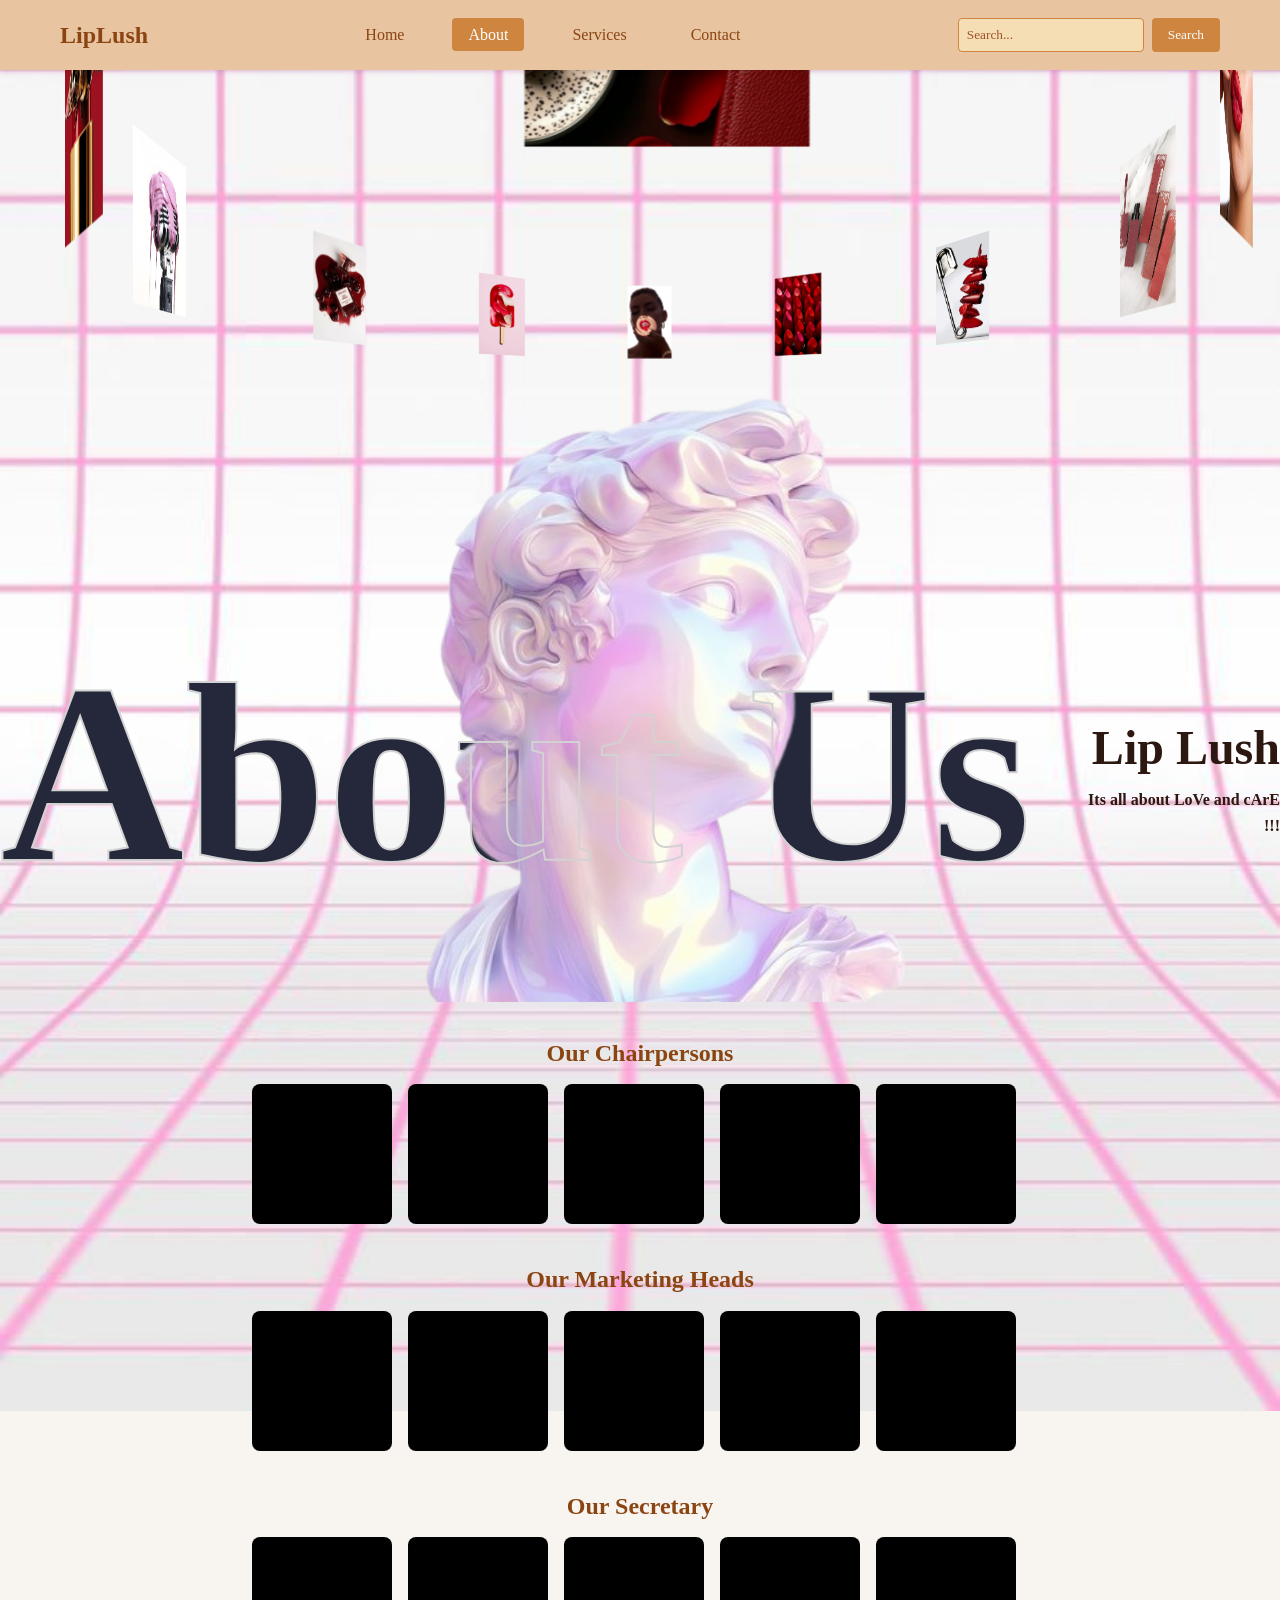
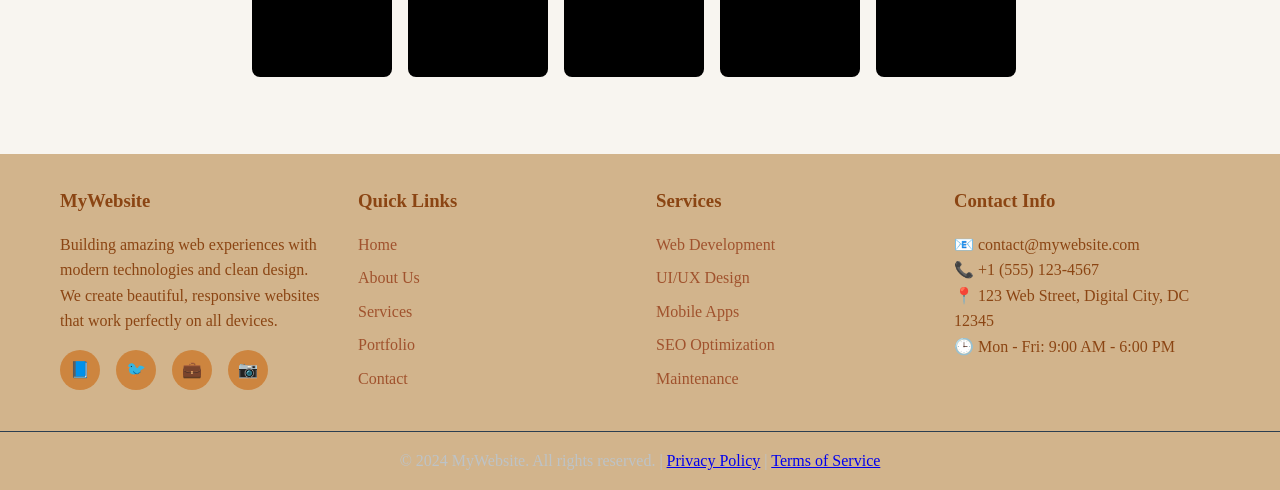
==== about.html @ 75409909 "Add files via upload" ====
<!DOCTYPE html>
<html lang="en">
<head>
    <meta charset="UTF-8">
    <meta name="viewport" content="width=device-width, initial-scale=1.0">
    <title>About - Lip Lush</title>
    <link rel="stylesheet" href="style.css">
</head>
<body>
    <!-- Navbar -->
    <nav class="navbar">
        <div class="nav-container">
            <a href="index.html" class="navbar-brand">LipLush</a>
            
            <ul class="nav-menu" id="nav-menu">
                <li class="nav-item">
                    <a href="index.html" class="nav-link">Home</a>
                </li>
                <li class="nav-item">
                    <a href="about.html" class="nav-link active">About</a>
                </li>
                <li class="nav-item dropdown">
                    <a href="#" class="nav-link">Services</a>
                    <div class="dropdown-content">
                        <a href="#">Web Development</a>
                        <a href="#">UI/UX Design</a>
                        <a href="#">Consulting</a>
                        <a href="#">Support</a>
                    </div>
                </li>
                <li class="nav-item">
                    <a href="#" class="nav-link">Contact</a>
                </li>
            </ul>

            <form class="search-form">
                <input type="search" class="search-input" placeholder="Search...">
                <button type="submit" class="search-btn">Search</button>
            </form>

            <button class="mobile-menu-toggle" id="mobile-toggle">☰</button>
        </div>
    </nav>

    <!-- Main Content -->
    <main class="main-content">
        <div class="banner"> 
            <div class="slider" style="--quantity:10">
                <div class="item1" style="--position:1"><img src="img1.jpeg" alt=""></div>
                <div class="item2" style="--position:2"><img src="img2.jpeg" alt=""></div>
                <div class="item3"  style="--position:3"><img src="img3.jpeg" alt=""></div>
                <div class="item4" style="--position:4"><img src="img4.jpeg" alt=""></div>
                <div class="item5" style="--position:5"><img src="img5.jpeg" alt=""></div>
                <div class="item6" style="--position:6"><img src="img6.jpeg" alt=""></div>
                <div class="item7" style="--position:7"><img src="img7.jpeg" alt=""></div>
                <div class="item8" style="--position:8"><img src="img8.jpeg" alt=""></div>
                <div class="item9" style="--position:9"><img src="img9.jpeg" alt=""></div>
                <div class="item10" style="--position:10"><img src="img10.jpeg" alt=""></div>
            </div>
            <div class="content">
                <h1 data-content="About Us">
                About Us
                </h1>
                <div class="author">
                    <h2>Lip Lush </h2>
                    <p><b>Its all about LoVe and cArE !!!</b></p>
                </div>
                <div class="model"></div>
            </div>
        </div>
        <div class="list">
            <h2>Our Chairpersons</h2>
            <div class="item"><img src="h1.jpeg"></div>
            <div class="item"><img src="h2.jpeg"></div>
            <div class="item"><img src="h3.jpeg"></div>
            <div class="item"><img src="h9.jpeg"></div>
            <div class="item"><img src="h14.jpeg"></div>
            <h2>Our Marketing Heads</h2>
            <div class="item"><img src="h4.jpeg"></div>
            <div class="item"><img src="h5.jpeg"></div>
            <div class="item"><img src="h6.jpeg"></div>
            <div class="item"><img src="h15.jpeg"></div>
            <div class="item"><img src="h12.jpeg"></div>
            <h2>Our Secretary</h2>
            <div class="item"><img src="h7.jpeg"></div>
            <div class="item"><img src="h8.jpeg"></div>
            <div class="item"><img src="h13.jpeg"></div>
            <div class="item"><img src="h11.jpeg"></div>
            <div class="item"><img src="h10.jpeg"></div>
        </div>
    </main>

    <!-- Footer -->
    <footer class="footer">
        <div class="footer-content">
            <div class="footer-section">
                <h3>MyWebsite</h3>
                <p>Building amazing web experiences with modern technologies and clean design. We create beautiful, responsive websites that work perfectly on all devices.</p>
                <div class="social-links">
                    <a href="#">📘</a>
                    <a href="#">🐦</a>
                    <a href="#">💼</a>
                    <a href="#">📷</a>
                </div>
            </div>
            
            <div class="footer-section">
                <h3>Quick Links</h3>
                <ul>
                    <li><a href="index.html">Home</a></li>
                    <li><a href="about.html">About Us</a></li>
                    <li><a href="#">Services</a></li>
                    <li><a href="#">Portfolio</a></li>
                    <li><a href="#">Contact</a></li>
                </ul>
            </div>
            
            <div class="footer-section">
                <h3>Services</h3>
                <ul>
                    <li><a href="#">Web Development</a></li>
                    <li><a href="#">UI/UX Design</a></li>
                    <li><a href="#">Mobile Apps</a></li>
                    <li><a href="#">SEO Optimization</a></li>
                    <li><a href="#">Maintenance</a></li>
                </ul>
            </div>
            
            <div class="footer-section">
                <h3>Contact Info</h3>
                <p>📧 contact@mywebsite.com</p>
                <p>📞 +1 (555) 123-4567</p>
                <p>📍 123 Web Street, Digital City, DC 12345</p>
                <p>🕒 Mon - Fri: 9:00 AM - 6:00 PM</p>
            </div>
        </div>
        
        <div class="footer-bottom">
            <p>&copy; 2024 MyWebsite. All rights reserved. | <a href="#">Privacy Policy</a> | <a href="#">Terms of Service</a></p>
        </div>
    </footer>

    <script>
        // Mobile menu toggle functionality
        document.getElementById('mobile-toggle').addEventListener('click', function() {
            const navMenu = document.getElementById('nav-menu');
            navMenu.classList.toggle('active');
        });

        // Close mobile menu when clicking on a link
        document.querySelectorAll('.nav-link').forEach(link => {
            link.addEventListener('click', function() {
                document.getElementById('nav-menu').classList.remove('active');
            });
        });

        // Search form functionality
        document.querySelector('.search-form').addEventListener('submit', function(e) {
            e.preventDefault();
            const searchTerm = document.querySelector('.search-input').value;
            if (searchTerm.trim()) {
                alert('Searching for: ' + searchTerm);
            }
        });
    </script>
</body>
</html>
---- style.css ----
@import url('https://fonts.cdnfonts.com/css/ica-rubrik-black');
@import url('https://fonts.cdnfonts.com/css/poppins');
* {
    margin: 0;
    padding: 0;
    box-sizing: border-box;
}

body {
    font-family: 'Times New Roman', Times, serif;
    line-height: 1.6;
    color: #2c1810;
    background-color: #f8f5f0;
    background-image: url('back.jpeg');
    background-size: cover;
    background-repeat: no-repeat;
    background-position: center;
    background-attachment: fixed;
    display: flex;
    flex-direction: column;
    min-height: 100vh;
}

/* Navbar Styles */
.navbar {
    background-color: #e8c4a0;
    padding: 1rem 0;
    box-shadow: 0 2px 5px rgba(0,0,0,0.1);
    position: sticky;
    top: 0;
    z-index: 1000;
}

.nav-container {
    max-width: 1200px;
    margin: 0 auto;
    padding: 0 20px;
    display: flex;
    justify-content: space-between;
    align-items: center;
}

.navbar-brand {
    color: #8b4513;
    text-decoration: none;
    font-size: 1.5rem;
    font-weight: bold;
    font-family: 'Times New Roman', Times, serif;
}

.navbar-brand:hover {
    color: #a0522d;
}

.nav-menu {
    display: flex;
    list-style: none;
    gap: 2rem;
}

.nav-item {
    position: relative;
}

.nav-link {
    color: #8b4513;
    text-decoration: none;
    padding: 0.5rem 1rem;
    border-radius: 4px;
    transition: all 0.3s ease;
    font-family: 'Times New Roman', Times, serif;
}

.nav-link:hover {
    background-color: #d2b48c;
    color: #a0522d;
}

.nav-link.active {
    background-color: #cd853f;
    color: white;
}

.dropdown {
    position: relative;
}

.dropdown-content {
    display: none;
    position: absolute;
    background-color: #d2b48c;
    min-width: 200px;
    box-shadow: 0px 8px 16px 0px rgba(0,0,0,0.2);
    border-radius: 4px;
    top: 100%;
    left: 0;
    z-index: 1001;
}

.dropdown:hover .dropdown-content {
    display: block;
}

.dropdown-content a {
    color: #8b4513;
    padding: 12px 16px;
    text-decoration: none;
    display: block;
    border-bottom: 1px solid #d2b48c;
    font-family: 'Times New Roman', Times, serif;
}

.dropdown-content a:hover {
    background-color: #cd853f;
    color: white;
}

.search-form {
    display: flex;
    gap: 0.5rem;
}

.search-input {
    padding: 0.5rem;
    border: 1px solid #cd853f;
    border-radius: 4px;
    background-color: #f5deb3;
    color: #8b4513;
    outline: none;
    font-family: 'Times New Roman', Times, serif;
}

.search-input::placeholder {
    color: #a0522d;
}

.search-input:focus {
    border-color: #cd853f;
}

.search-btn {
    padding: 0.5rem 1rem;
    background-color: #cd853f;
    color: white;
    border: none;
    border-radius: 4px;
    cursor: pointer;
    transition: background-color 0.3s ease;
    font-family: 'Times New Roman', Times, serif;
}

.search-btn:hover {
    background-color: #a0522d;
}

/* Mobile Menu Toggle */
.mobile-menu-toggle {
    display: none;
    background: none;
    border: none;
    color: #8b4513;
    font-size: 1.5rem;
    cursor: pointer;
    font-family: 'Times New Roman', Times, serif;
}

/* Main Content */
.main-content {
    flex: 1;
    padding: 2rem 0;
}

.container {
    max-width: 1200px;
    margin: 0 auto;
    padding: 0 20px;
}

.hero-section {
    text-align: center;
    padding: 3rem 0;
}

.hero-image {
    width: min(90vw, 700px);
    height: auto;
    display: block;
    margin: 1rem auto;
}

.hero-section h1 {
    font-size: 6rem;
    font-family: 'Times New Roman', Times, serif;
    margin-bottom: 1rem;
    color: #8b4513;
    font-weight: bold;
}
/* style.css */
.hero-section img,
.about-section img {
  width: min(90vw, 700px);
  height: auto;
  display: block;
  margin: 0 auto;
}

.hero-section p {
    font-size: 1.2rem;
    color: #654321;
    max-width: 600px;
    margin: 0 auto;
    font-family: 'Times New Roman', Times, serif;
}
.about-section {
    padding: 3rem 0;
    text-align: center;
}

.about-section h1 {
    font-size: 4rem;
    font-family: 'Times New Roman', Times, serif;
    margin-bottom: 5rem;
    color: #8b4513;
    font-weight: bold;
}

.about-section .autoRotate {
    display: block;
    margin: 2rem auto;
}

.content-row {
    display: flex;
    align-items: center;
    gap: 3rem;
    max-width: 1000px;
    margin: 2rem auto;
    padding: 0 20px;
}

.content-row.reverse {
    flex-direction: row-reverse;
}

.content-row img {
    flex-shrink: 0;
    max-width: 100%;
    height: auto;
}

.content-row p {
    font-size: 1.2rem;
    color: #654321;
    text-align: left;
    line-height: 1.8;
    margin: 0;
    font-family: 'Times New Roman', Times, serif;
}

.tagline {
    display: flex;
    flex-direction: column;
    align-items: center;
    gap: 0;
    margin: 3rem auto;
    max-width: 1000px;
    padding: 0 20px;
}

.tagline span {
    font-size: 7rem;
    font-weight: bold;
    color: #8b4513;
    font-family: 'Times New Roman', Times, serif;
    line-height: 0.8;
    display: block;
}

.tagline span:nth-child(1) { /* Lip */
    padding-left: 0;
    padding-right: 4rem;
}

.tagline span:nth-child(2) { /* Lush */
    padding-left: 3rem;
    padding-right: 2rem;
}

.tagline span:nth-child(3) { /* Makes */
    padding-left: 1rem;
    padding-right: 5rem;
}

.tagline span:nth-child(4) { /* Your */
    padding-left: 4rem;
    padding-right: 1rem;
}

.tagline span:nth-child(5) { /* Day */
    padding-left: 2rem;
    padding-right: 3rem;
}

.tagline span:nth-child(6) { /* Beautiful */
    padding-left: 0.5rem;
    padding-right: 0;
}
.autoRotate{
    animation: scrollRotate linear;
    animation-timeline: scroll();
    animation-range: entry 0% exit 100%;
    transform-origin: center;
}

@keyframes scrollRotate {
    from {
        transform: rotate(0deg);
    }
    to {
        transform: rotate(360deg);
    }
}
.autoShow{
     animation: autoShowAnimation both;
     animation-timeline: view(70% 5%);
}
@keyframes autoShowAnimation{
    from{
        opacity: 0;
        transform: translateY(200px) scale(0.3);
    }
    to{
        opacity: 1;
        transform: translateY(0) scale(1);
    }
}
.autoBlur{
    animation: autoBlurAnimation linear both;
    animation-timeline: view();
}
@keyframes autoBlurAnimation {
    0%{
        filter:blur(40px)
    }
    45%, 55%{
        filter:blur(0px)
    }
    100%{
        filter:blur(40px)
    }
}
.banner{
    width: 100%;
    height: 100vh;
    text-align: center;
    position: relative;
    overflow: visible;
    perspective: 1200px;
}
.banner { height: 100vh; }
.banner .slider {
  width: 100px;          /* was 200px */
  height: 150px;         /* was 250px */
  position: absolute;
  top: 10%;
  left: 47%;
  transform-style: preserve-3d;
  transform-origin: center center;
  transform: perspective(1000px) rotateX(0deg) rotateY(0deg);
  animation: autoRun 25s linear infinite;
  z-index: 2;
}
.banner .slider > div img,
.banner .slider .item img {
  width: 100%;
  height: 100%;
  object-fit: cover;
 
}
.banner .slider > div{
    position:absolute;
    inset: 0 0 0 0;
    padding: 12px; /* space between faces */
    transform: rotateY(calc((var(--position) - 1) * (360deg / var(--quantity))))translateZ(400px);
   
}

@keyframes autoRun {
  from { transform:  perspective(1000px) rotateX(-16deg) rotateY(0deg); }
  to { transform:  perspective(1000px) rotateX(-16deg) rotateY(360deg); }
}
.banner .content{
    position: absolute;
    left: 50%;
    bottom: 0;
    transform: translateX(-50%);
    width : min(1400px, 100vw);
    height: max-content;
    padding-bottom: 100px;
    display: flex;
    flex-wrap: wrap;
    justify-content: space-between;
    align-items: center;
    z-index: 1;
}
.banner .content h1{
    font-family: ICA Rubrik;
    font-size: 16em;
    line-height: 1em;
    color: #25283B;
    position: relative;
}
.banner .content h1::after{
    position: absolute;
    inset: 0 0 0 0;
    content: attr(data-content);
    z-index: 2;
    -webkit-text-stroke: 2px #d2d2d2;
    color: transparent;
}
.banner .content .author{
    font-family: Poppins;
    text-align: right;
    max-width: 200px;
}
.banner .content h2{
    font-size: 3em;
}
.banner .content .model{
    background-image: url(model.png);
    width: 100%;
    height: 75vh;
    position: absolute;
    bottom: 0;
    left: 0;
    background-size: auto 130%;
    background-repeat: no-repeat;
    background-position: top center;
    z-index: 1;
}

/* Footer Styles */
.footer {
    background-color: #d2b48c;
    color: #8b4513;
    padding: 2rem 0 1rem;
    margin-top: auto;
}

.footer-content {
    max-width: 1200px;
    margin: 0 auto;
    padding: 0 20px;
    display: grid;
    grid-template-columns: repeat(auto-fit, minmax(250px, 1fr));
    gap: 2rem;
}

.footer-section h3 {
    margin-bottom: 1rem;
    color: #8b4513;
    font-family: 'Times New Roman', Times, serif;
    font-weight: bold;
}

.footer-section ul {
    list-style: none;
}

.footer-section ul li {
    margin-bottom: 0.5rem;
}

.footer-section a {
    color: #a0522d;
    text-decoration: none;
    transition: color 0.3s ease;
    font-family: 'Times New Roman', Times, serif;
}

.footer-section a:hover {
    color: #8b4513;
}

.social-links {
    display: flex;
    gap: 1rem;
    margin-top: 1rem;
}

.social-links a {
    display: inline-block;
    width: 40px;
    height: 40px;
    background-color: #cd853f;
    color: white;
    text-align: center;
    line-height: 40px;
    border-radius: 50%;
    transition: all 0.3s ease;
}

.social-links a:hover {
    background-color: #a0522d;
    transform: translateY(-2px);
}

.footer-bottom {
    border-top: 1px solid #2c3e50;
    margin-top: 2rem;
    padding-top: 1rem;
    text-align: center;
    color: #bdc3c7;
}

/* Simple inline list gallery on About page */
.list {
    max-width: 1200px;
    margin: 2rem auto;
    padding: 0 20px;
    transform-style: preserve-3d;
    transform: perspective(1000px);
    text-align: center;
    
}

.list h2 {
    margin: 1.5rem 0 0.75rem;
    color: #8b4513;
    font-family: 'Times New Roman', Times, serif;
    text-align: center;
}

.list .item {
    display: inline-block;
    vertical-align: top;
    margin: 0 12px 12px 0;
    transition: 5s;
    filter: brightness(0);
}
.list .item:hover{
    filter: brightness(1);
    transform: translateZ(200px);
}
.list .item:hover + *{
    filter: brightness(0.6);
    transform: translateZ(150px) rotateY(40deg);
}
.list .item:hover + * + *{
    filter: brightness(0.4);
    transform: translateZ(70px) rotateY(20deg);
}
.list .item:hover + * + * + *{
    filter: brightness(0.2);
    transform: translateZ(30px) rotateY(10deg);
}
.list .item:has(+ *:hover){
    filter: brightness(0.6);
    transform: translateZ(150px) rotateY(-40deg);
}
.list .item:has( + * + *:hover){
    filter: brightness(0.4);
    transform: translateZ(70px) rotateY(-20deg);
}
.list .item:has(+ * + * + *:hover ){
    filter: brightness(0.2);
    transform: translateZ(30px) rotateY(-10deg);
}

.list .item img {
    width: 140px;
    height: 140px;
    object-fit: cover;
    border-radius: 8px;
    display: block;
}

/* Responsive Design */
@media (max-width: 768px) {
    .nav-menu {
        display: none;
        position: absolute;
        top: 100%;
        left: 0;
        width: 100%;
        background-color: #2c3e50;
        flex-direction: column;
        padding: 1rem;
        box-shadow: 0 2px 5px rgba(0,0,0,0.1);
    }

    .nav-menu.active {
        display: flex;
    }

    .mobile-menu-toggle {
        display: block;
    }

    .search-form {
        margin-top: 1rem;
        width: 100%;
    }

    .search-input {
        flex: 1;
    }

    .hero-section h1 {
        font-size: 2rem;
    }

    .footer-content {
        grid-template-columns: 1fr;
        text-align: center;
    }

    .about-section .autoRotate {
        width: 250px;
        height: 250px;
    }

    .content-row {
        flex-direction: column;
        gap: 2rem;
        text-align: center;
    }

    .content-row.reverse {
        flex-direction: column; /* Reset on mobile */
    }

    .content-row p {
        text-align: center;
        max-width: 600px;
        margin: 0 auto;
    }

    .content-row img {
        width: 250px;
        height: 250px;
    }

    .tagline span {
        font-size: 2.5rem;
        line-height: 0.8;
    }

    .tagline span:nth-child(1) { /* Lip */
        padding-left: 0;
        padding-right: 2rem;
    }

    .tagline span:nth-child(2) { /* Lush */
        padding-left: 1.5rem;
        padding-right: 1rem;
    }

    .tagline span:nth-child(3) { /* Makes */
        padding-left: 0.5rem;
        padding-right: 2.5rem;
    }

    .tagline span:nth-child(4) { /* Your */
        padding-left: 2rem;
        padding-right: 0.5rem;
    }

    .tagline span:nth-child(5) { /* Day */
        padding-left: 1rem;
        padding-right: 1.5rem;
    }

    .tagline span:nth-child(6) { /* Beautiful */
        padding-left: 0.25rem;
        padding-right: 0;
    }
}
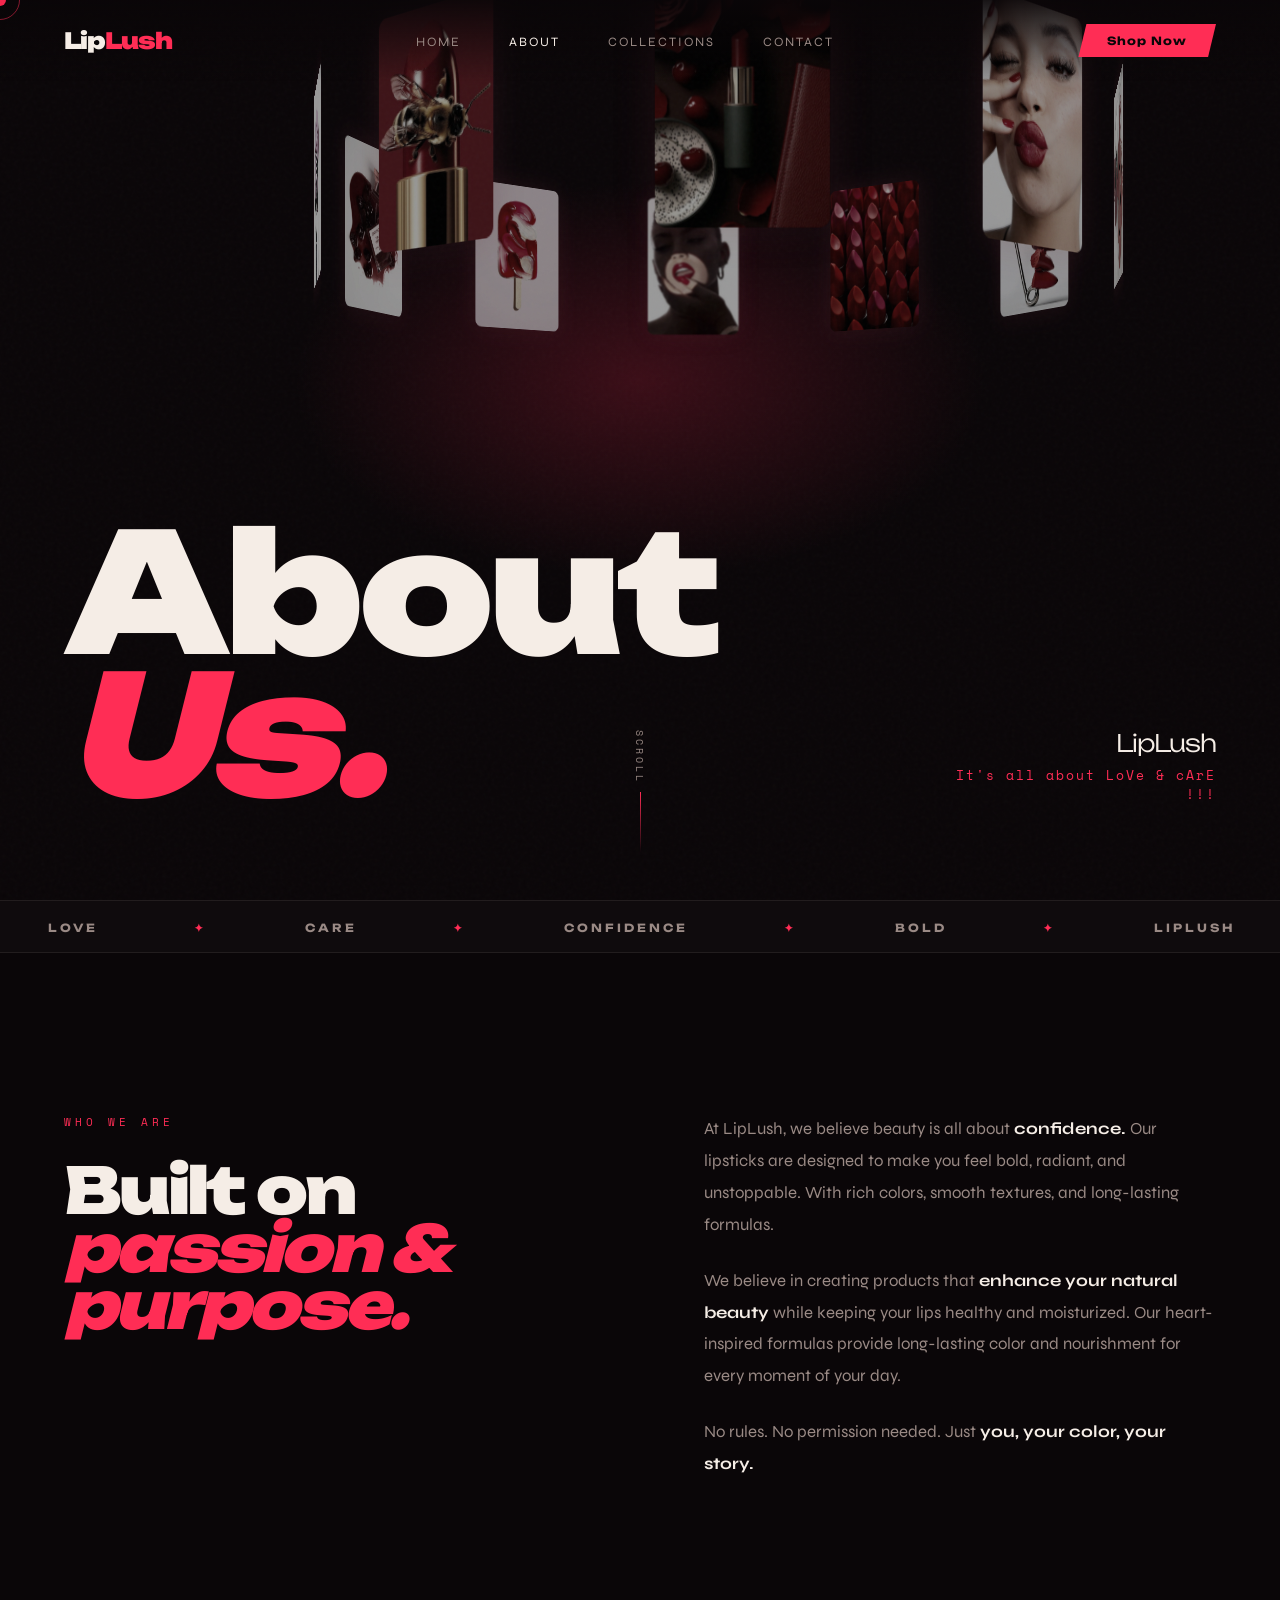
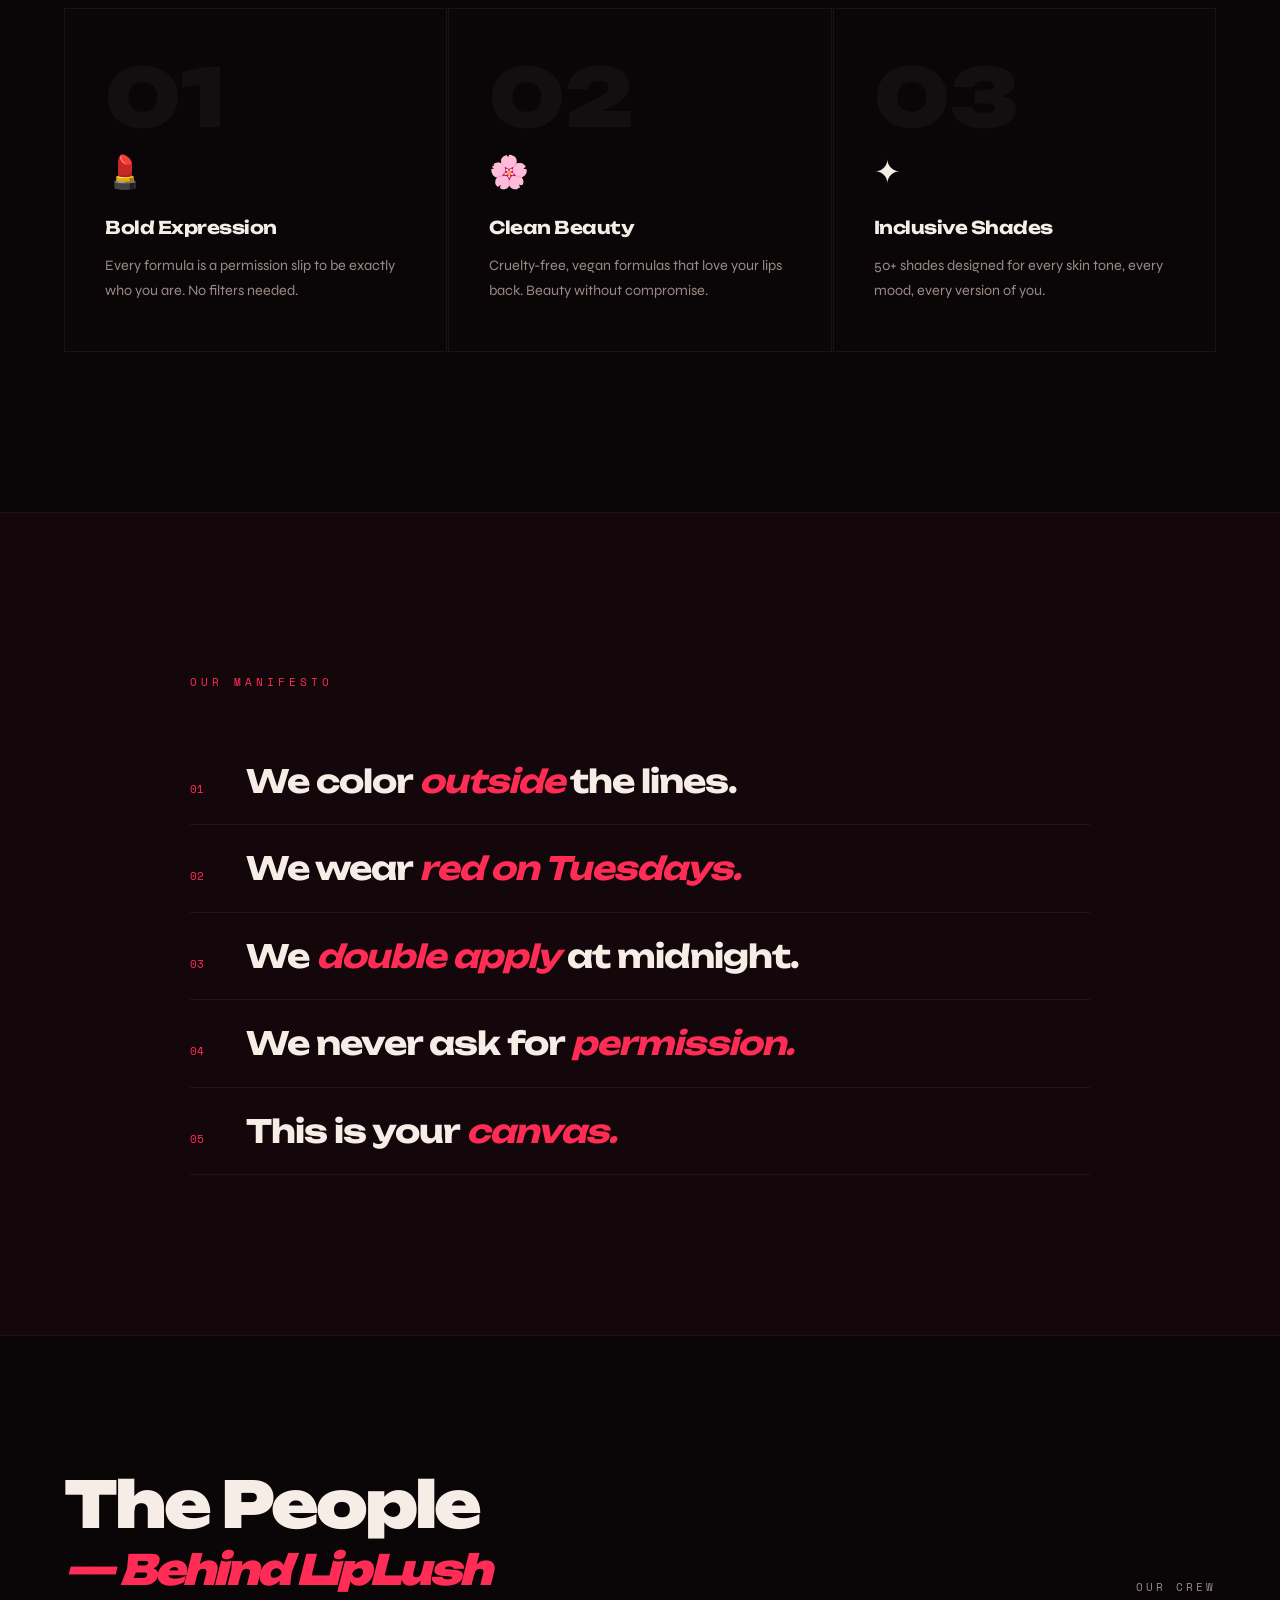
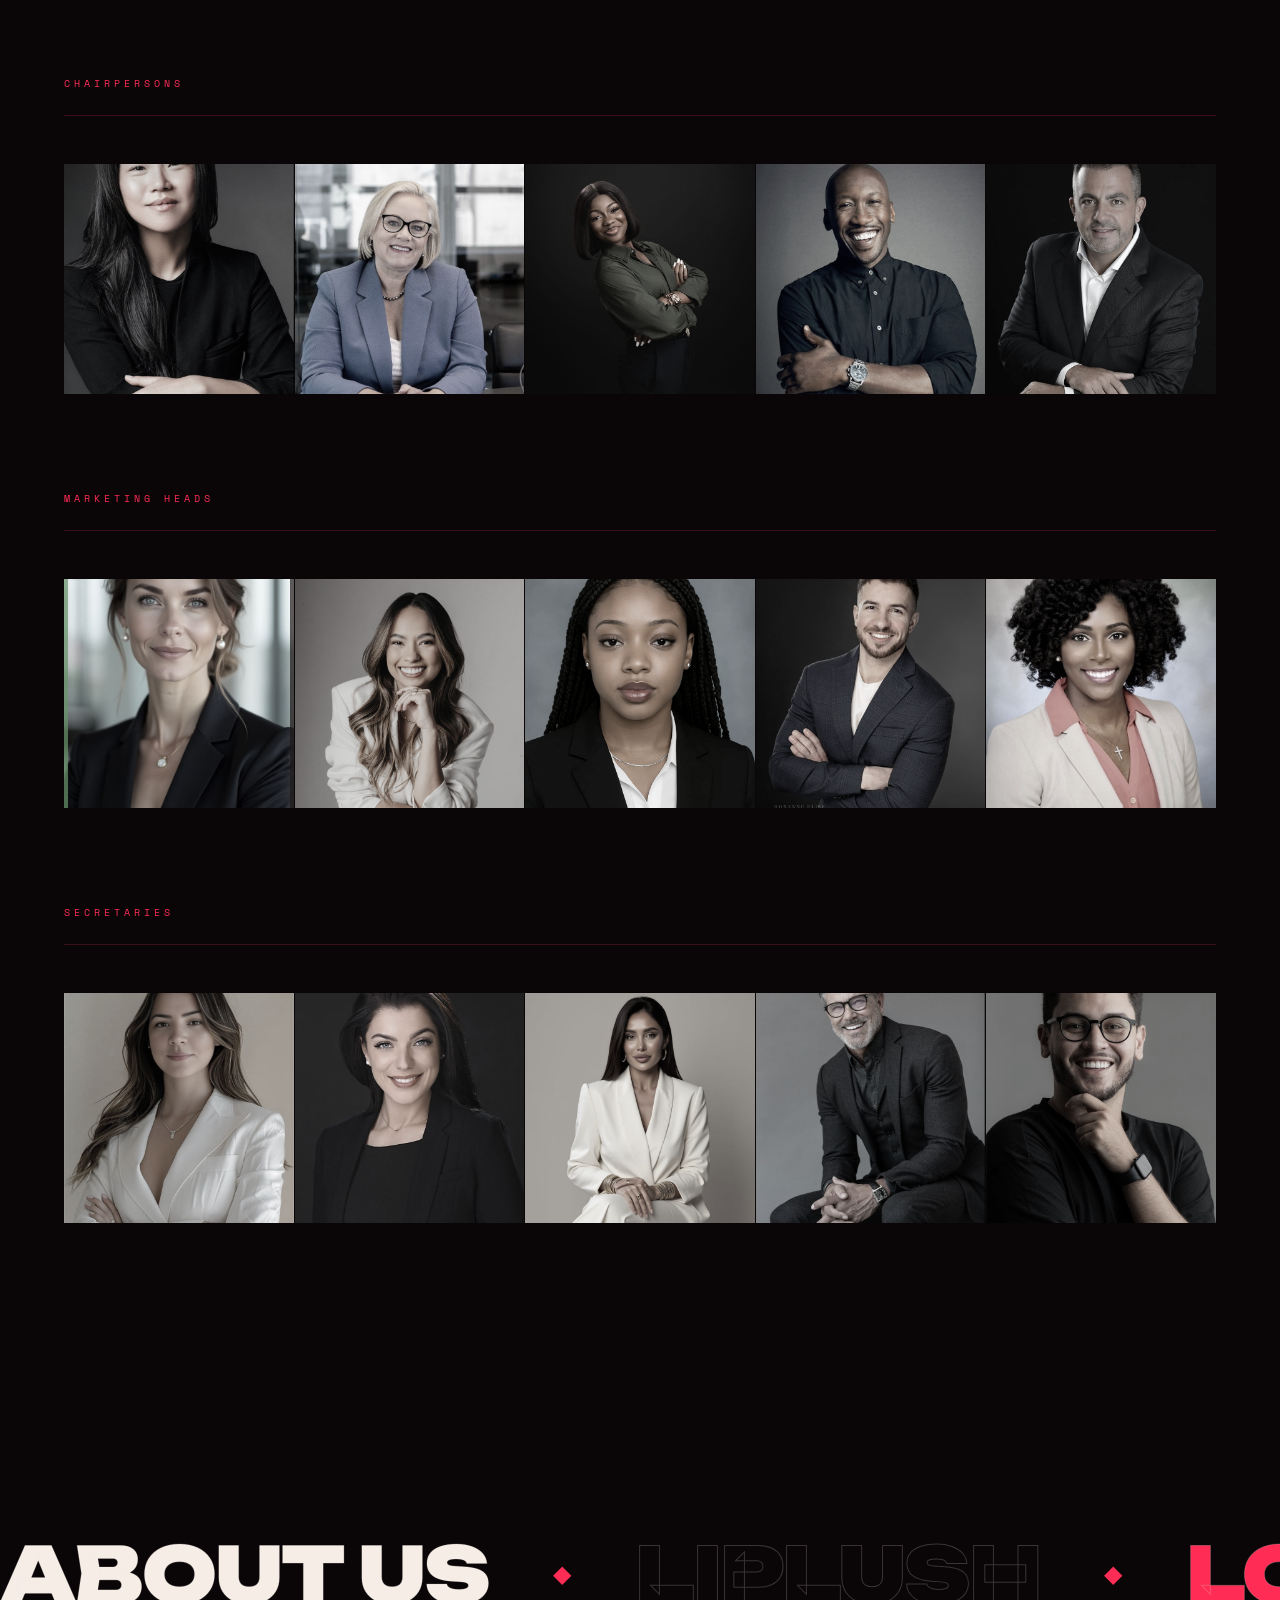
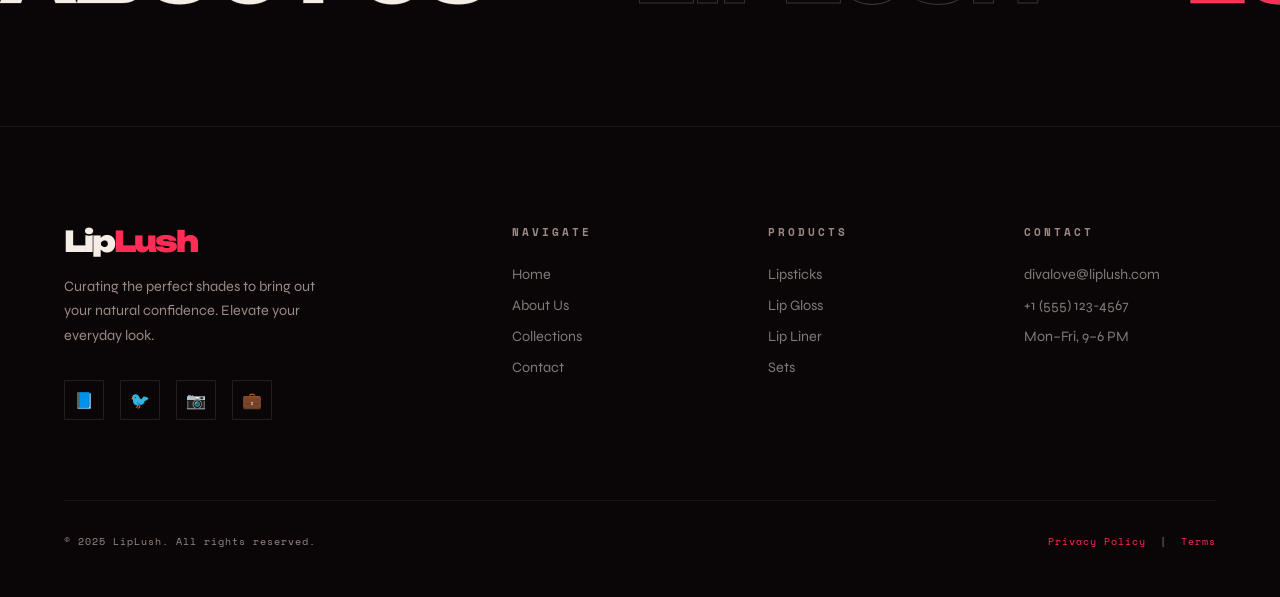
==== commit 7da868c7: "changing theme (TRANSFORMATION)" ====
--- a/about.html
+++ b/about.html
@@ -1,168 +1,710 @@
 <!DOCTYPE html>
 <html lang="en">
 <head>
-    <meta charset="UTF-8">
-    <meta name="viewport" content="width=device-width, initial-scale=1.0">
-    <title>About - Lip Lush</title>
-    <link rel="stylesheet" href="style.css">
+  <meta charset="UTF-8">
+  <meta name="viewport" content="width=device-width, initial-scale=1.0">
+  <title>About — LipLush</title>
+  <link rel="preconnect" href="https://fonts.googleapis.com">
+  <link href="https://fonts.googleapis.com/css2?family=Syne:wght@400;700;800&family=Unbounded:wght@300;400;700;900&family=Space+Mono:ital,wght@0,400;1,400&display=swap" rel="stylesheet">
+  <style>
+    :root {
+      --ink: #0a0608;
+      --cream: #f5ede6;
+      --blush: #e8435a;
+      --neon: #ff2d55;
+      --gold: #f0c040;
+      --muted: #9a8a85;
+      --glass: rgba(245,237,230,0.04);
+    }
+    *,*::before,*::after{margin:0;padding:0;box-sizing:border-box;}
+    html{scroll-behavior:smooth;}
+    body{
+      background:var(--ink);
+      color:var(--cream);
+      font-family:'Syne',sans-serif;
+      cursor:none;
+      overflow-x:hidden;
+    }
+
+    /* CURSOR */
+    #cursor{position:fixed;width:12px;height:12px;background:var(--neon);border-radius:50%;pointer-events:none;z-index:9999;mix-blend-mode:difference;transition:transform 0.1s;transform:translate(-50%,-50%);}
+    #cursor-ring{position:fixed;width:40px;height:40px;border:1.5px solid rgba(255,45,85,0.5);border-radius:50%;pointer-events:none;z-index:9998;transform:translate(-50%,-50%);transition:width 0.3s,height 0.3s,border-color 0.3s;}
+    body:has(a:hover) #cursor-ring,body:has(button:hover) #cursor-ring{width:70px;height:70px;border-color:var(--neon);}
+
+    /* NAVBAR */
+    nav{position:fixed;top:0;left:0;right:0;z-index:100;padding:1.5rem 4rem;display:flex;justify-content:space-between;align-items:center;}
+    nav::before{content:'';position:absolute;inset:0;background:linear-gradient(to bottom,rgba(10,6,8,0.9),transparent);pointer-events:none;}
+    .nav-logo{font-family:'Unbounded',sans-serif;font-weight:900;font-size:1.4rem;letter-spacing:-1px;color:var(--cream);text-decoration:none;position:relative;z-index:1;}
+    .nav-logo span{color:var(--neon);}
+    .nav-links{display:flex;gap:3rem;list-style:none;position:relative;z-index:1;}
+    .nav-links a{color:var(--muted);text-decoration:none;font-size:0.8rem;letter-spacing:2px;text-transform:uppercase;transition:color 0.3s;}
+    .nav-links a:hover,.nav-links a.active{color:var(--cream);}
+    .nav-cta{position:relative;z-index:1;background:var(--neon);color:var(--ink);border:none;padding:0.6rem 1.8rem;font-family:'Unbounded',sans-serif;font-size:0.7rem;font-weight:700;letter-spacing:1px;cursor:none;clip-path:polygon(8px 0%,100% 0%,calc(100% - 8px) 100%,0% 100%);transition:background 0.3s,transform 0.2s;}
+    .nav-cta:hover{background:var(--gold);transform:skewX(-5deg);}
+
+    /* ── HERO BANNER ── */
+    .about-hero {
+      min-height: 100vh;
+      position: relative;
+      display: flex;
+      align-items: flex-end;
+      overflow: hidden;
+      padding: 0 4rem 6rem;
+    }
+
+    /* Spinning 3D carousel */
+    .carousel-bg {
+      position: absolute;
+      top: 0; left: 0; right: 0; bottom: 0;
+      perspective: 1200px;
+      pointer-events: none;
+    }
+    .carousel-ring {
+      position: absolute;
+      width: 140px;
+      height: 200px;
+      top: 12%;
+      left: 50%;
+      transform-style: preserve-3d;
+      animation: ringRotate 30s linear infinite;
+    }
+    .carousel-item {
+      position: absolute;
+      inset: 0;
+      padding: 10px;
+      transform: rotateY(calc(var(--pos) * (360deg / 10))) translateZ(380px);
+    }
+    .carousel-item img {
+      width: 100%;
+      height: 100%;
+      object-fit: cover;
+      border-radius: 8px;
+      filter: saturate(0.5) brightness(0.6);
+      box-shadow: 0 0 30px rgba(255,45,85,0.2);
+    }
+    @keyframes ringRotate {
+      from{transform:rotateX(-12deg) rotateY(0deg);}
+      to{transform:rotateX(-12deg) rotateY(360deg);}
+    }
+
+    /* Big glow behind carousel */
+    .hero-glow {
+      position: absolute;
+      top: 20%; left: 50%;
+      transform: translateX(-50%);
+      width: 700px; height: 400px;
+      background: radial-gradient(ellipse, rgba(255,45,85,0.2) 0%, transparent 70%);
+      pointer-events: none;
+    }
+
+    /* grain overlay */
+    .about-hero::before {
+      content:'';
+      position:absolute;
+      inset:0;
+      background-image:url("data:image/svg+xml,%3Csvg viewBox='0 0 256 256' xmlns='http://www.w3.org/2000/svg'%3E%3Cfilter id='noise'%3E%3CfeTurbulence type='fractalNoise' baseFrequency='0.9' numOctaves='4' stitchTiles='stitch'/%3E%3C/filter%3E%3Crect width='100%25' height='100%25' filter='url(%23noise)' opacity='0.08'/%3E%3C/svg%3E");
+      opacity:0.3;
+      z-index:1;
+      pointer-events:none;
+      animation:grain 0.5s steps(2) infinite;
+    }
+    @keyframes grain{0%,100%{transform:translate(0,0)}10%{transform:translate(-2%,-3%)}30%{transform:translate(3%,2%)}50%{transform:translate(-1%,4%)}70%{transform:translate(2%,-1%)}90%{transform:translate(-3%,1%)}}
+
+    .about-hero-content {
+      position: relative;
+      z-index: 3;
+      width: 100%;
+      display: flex;
+      justify-content: space-between;
+      align-items: flex-end;
+    }
+    .about-hero-title {
+      font-family: 'Unbounded', sans-serif;
+      font-size: clamp(5rem, 13vw, 12rem);
+      font-weight: 900;
+      line-height: 0.85;
+      letter-spacing: -5px;
+    }
+    .about-hero-title span { color: var(--neon); font-style: italic; }
+    .about-hero-sub {
+      text-align: right;
+      max-width: 280px;
+    }
+    .about-hero-sub h2 {
+      font-family: 'Unbounded', sans-serif;
+      font-size: 1.5rem;
+      font-weight: 300;
+      letter-spacing: -1px;
+      margin-bottom: 0.5rem;
+    }
+    .about-hero-sub p {
+      font-family: 'Space Mono', monospace;
+      font-size: 0.8rem;
+      color: var(--neon);
+      letter-spacing: 2px;
+    }
+
+    /* Scroll line */
+    .scroll-line {
+      position: absolute;
+      bottom: 3rem;
+      left: 50%;
+      transform: translateX(-50%);
+      z-index: 5;
+      display: flex;
+      flex-direction: column;
+      align-items: center;
+      gap: 0.5rem;
+    }
+    .scroll-line span {
+      font-family: 'Space Mono', monospace;
+      font-size: 0.6rem;
+      letter-spacing: 3px;
+      text-transform: uppercase;
+      color: var(--muted);
+      writing-mode: vertical-lr;
+    }
+    .scroll-line::after {
+      content:'';
+      width: 1px;
+      height: 60px;
+      background: linear-gradient(to bottom, var(--neon), transparent);
+      animation: scrollPulse 1.5s ease-in-out infinite;
+    }
+    @keyframes scrollPulse { 0%,100%{opacity:0.3;height:40px} 50%{opacity:1;height:70px} }
+
+    /* ── TICKER ── */
+    .ticker{border-top:1px solid rgba(245,237,230,0.08);border-bottom:1px solid rgba(245,237,230,0.08);padding:1rem 0;overflow:hidden;white-space:nowrap;background:rgba(245,237,230,0.02);}
+    .ticker-track{display:inline-block;animation:ticker 18s linear infinite;}
+    .ticker-track span{font-family:'Unbounded',sans-serif;font-size:0.7rem;font-weight:700;letter-spacing:3px;text-transform:uppercase;color:var(--muted);padding:0 3rem;}
+    .ticker-track span.accent{color:var(--neon);}
+    @keyframes ticker{from{transform:translateX(0)}to{transform:translateX(-50%)}}
+
+    /* ── VALUES SECTION ── */
+    .values {
+      padding: 10rem 4rem;
+      position: relative;
+    }
+    .values-intro {
+      display: grid;
+      grid-template-columns: 1fr 1fr;
+      gap: 8rem;
+      align-items: start;
+      margin-bottom: 8rem;
+    }
+    .section-label {
+      font-family: 'Space Mono', monospace;
+      font-size: 0.7rem;
+      color: var(--neon);
+      letter-spacing: 4px;
+      text-transform: uppercase;
+      margin-bottom: 2rem;
+    }
+    .values-headline {
+      font-family: 'Unbounded', sans-serif;
+      font-size: clamp(2.5rem, 5vw, 4.5rem);
+      font-weight: 900;
+      line-height: 0.9;
+      letter-spacing: -3px;
+    }
+    .values-headline em { color: var(--neon); font-style: italic; display: block; }
+    .values-body p {
+      font-size: 1.05rem;
+      color: var(--muted);
+      line-height: 1.9;
+      margin-bottom: 1.5rem;
+    }
+    .values-body p strong { color: var(--cream); }
+    .values-body p:last-child { margin-bottom: 0; }
+
+    /* Value cards */
+    .value-cards {
+      display: grid;
+      grid-template-columns: repeat(3, 1fr);
+      gap: 1px;
+    }
+    .value-card {
+      padding: 3rem 2.5rem;
+      border: 1px solid rgba(245,237,230,0.06);
+      position: relative;
+      overflow: hidden;
+      transition: border-color 0.4s;
+    }
+    .value-card::before {
+      content: '';
+      position: absolute;
+      bottom: 0; left: 0; right: 0;
+      height: 2px;
+      background: var(--neon);
+      transform: scaleX(0);
+      transition: transform 0.4s cubic-bezier(0.16,1,0.3,1);
+      transform-origin: left;
+    }
+    .value-card:hover::before { transform: scaleX(1); }
+    .value-card:hover { border-color: rgba(255,45,85,0.2); }
+    .value-num {
+      font-family: 'Unbounded', sans-serif;
+      font-size: 5rem;
+      font-weight: 900;
+      color: rgba(245,237,230,0.04);
+      line-height: 1;
+      margin-bottom: 1rem;
+    }
+    .value-icon { font-size: 2rem; margin-bottom: 1.5rem; }
+    .value-title {
+      font-family: 'Unbounded', sans-serif;
+      font-size: 1.1rem;
+      font-weight: 700;
+      letter-spacing: -0.5px;
+      margin-bottom: 1rem;
+    }
+    .value-desc {
+      font-size: 0.9rem;
+      color: var(--muted);
+      line-height: 1.7;
+    }
+
+    /* ── TEAM ── */
+    .team {
+      padding: 8rem 4rem;
+    }
+    .team-header {
+      display: flex;
+      justify-content: space-between;
+      align-items: flex-end;
+      margin-bottom: 5rem;
+    }
+    .team-title {
+      font-family: 'Unbounded', sans-serif;
+      font-size: clamp(2rem, 5vw, 4rem);
+      font-weight: 900;
+      letter-spacing: -3px;
+    }
+    .team-title span { color: var(--neon); font-style: italic; display: block; font-size: 0.65em; }
+    .team-role-label {
+      font-family: 'Space Mono', monospace;
+      font-size: 0.7rem;
+      color: var(--muted);
+      letter-spacing: 3px;
+      text-transform: uppercase;
+    }
+
+    /* Role section */
+    .role-section { margin-bottom: 6rem; }
+    .role-label {
+      font-family: 'Space Mono', monospace;
+      font-size: 0.65rem;
+      letter-spacing: 4px;
+      color: var(--neon);
+      text-transform: uppercase;
+      padding: 0 0 1.5rem;
+      border-bottom: 1px solid rgba(255,45,85,0.2);
+      margin-bottom: 3rem;
+    }
+    .team-grid {
+      display: grid;
+      grid-template-columns: repeat(5, 1fr);
+      gap: 1px;
+    }
+    .team-card {
+      position: relative;
+      aspect-ratio: 1;
+      overflow: hidden;
+      background: rgba(245,237,230,0.03);
+      cursor: none;
+    }
+    .team-card img {
+      width: 100%;
+      height: 100%;
+      object-fit: cover;
+      filter: grayscale(60%) saturate(0.8);
+      transition: transform 0.6s cubic-bezier(0.16,1,0.3,1), filter 0.4s;
+      display: block;
+    }
+    .team-card:hover img {
+      transform: scale(1.08);
+      filter: grayscale(0%) saturate(1.2);
+    }
+    .team-overlay {
+      position: absolute;
+      inset: 0;
+      background: linear-gradient(to top, rgba(255,45,85,0.7) 0%, transparent 50%);
+      opacity: 0;
+      transition: opacity 0.4s;
+    }
+    .team-card:hover .team-overlay { opacity: 1; }
+    .team-card-label {
+      position: absolute;
+      bottom: 1rem;
+      left: 1rem;
+      right: 1rem;
+      font-family: 'Unbounded', sans-serif;
+      font-size: 0.6rem;
+      font-weight: 700;
+      letter-spacing: 2px;
+      text-transform: uppercase;
+      transform: translateY(10px);
+      opacity: 0;
+      transition: transform 0.3s, opacity 0.3s;
+    }
+    .team-card:hover .team-card-label { transform: translateY(0); opacity: 1; }
+
+    /* ── MANIFESTO ── */
+    .manifesto {
+      padding: 10rem 4rem;
+      position: relative;
+      overflow: hidden;
+      background: rgba(255,45,85,0.04);
+      border-top: 1px solid rgba(255,45,85,0.1);
+      border-bottom: 1px solid rgba(255,45,85,0.1);
+    }
+    .manifesto-inner {
+      max-width: 900px;
+      margin: 0 auto;
+    }
+    .manifesto-eyebrow {
+      font-family: 'Space Mono', monospace;
+      font-size: 0.7rem;
+      color: var(--neon);
+      letter-spacing: 4px;
+      text-transform: uppercase;
+      margin-bottom: 3rem;
+    }
+    .manifesto-lines {
+      list-style: none;
+    }
+    .manifesto-line {
+      display: flex;
+      align-items: baseline;
+      gap: 1.5rem;
+      padding: 1.5rem 0;
+      border-bottom: 1px solid rgba(245,237,230,0.06);
+      opacity: 0;
+      transform: translateX(-30px);
+      transition: opacity 0.6s, transform 0.6s;
+    }
+    .manifesto-line.visible { opacity: 1; transform: translateX(0); }
+    .manifesto-line-num {
+      font-family: 'Space Mono', monospace;
+      font-size: 0.7rem;
+      color: var(--neon);
+      flex-shrink: 0;
+      width: 2rem;
+    }
+    .manifesto-line-text {
+      font-family: 'Unbounded', sans-serif;
+      font-size: clamp(1.2rem, 3vw, 2rem);
+      font-weight: 700;
+      letter-spacing: -1px;
+      line-height: 1.2;
+    }
+    .manifesto-line-text em { font-style: italic; color: var(--neon); }
+
+    /* ── MARQUEE ── */
+    .marquee-section{padding:5rem 0;overflow:hidden;}
+    .marquee-line{display:flex;gap:0;margin-bottom:1.5rem;overflow:hidden;}
+    .marquee-content{display:flex;gap:4rem;align-items:center;animation:marquee 12s linear infinite;white-space:nowrap;flex-shrink:0;}
+    .marquee-content.reverse{animation-direction:reverse;animation-duration:15s;}
+    .marquee-content h2{font-family:'Unbounded',sans-serif;font-size:clamp(3rem,6vw,5rem);font-weight:900;color:transparent;-webkit-text-stroke:1px rgba(245,237,230,0.2);letter-spacing:-2px;white-space:nowrap;}
+    .marquee-content h2.filled{color:var(--cream);-webkit-text-stroke:none;}
+    .marquee-content h2.accent{color:var(--neon);-webkit-text-stroke:none;}
+    .marquee-diamond{color:var(--neon);font-size:1.5rem;flex-shrink:0;}
+    @keyframes marquee{from{transform:translateX(0)}to{transform:translateX(-50%)}}
+
+    /* FOOTER */
+    footer{border-top:1px solid rgba(245,237,230,0.06);padding:6rem 4rem 3rem;}
+    .footer-grid{display:grid;grid-template-columns:2fr 1fr 1fr 1fr;gap:4rem;margin-bottom:5rem;}
+    .footer-brand{font-family:'Unbounded',sans-serif;font-size:1.8rem;font-weight:900;letter-spacing:-2px;margin-bottom:1rem;}
+    .footer-brand span{color:var(--neon);}
+    .footer-tagline{font-size:0.9rem;color:var(--muted);line-height:1.7;max-width:280px;margin-bottom:2rem;}
+    .footer-socials{display:flex;gap:1rem;}
+    .footer-social{width:40px;height:40px;border:1px solid rgba(245,237,230,0.1);display:flex;align-items:center;justify-content:center;font-size:1rem;text-decoration:none;transition:border-color 0.3s,background 0.3s;}
+    .footer-social:hover{border-color:var(--neon);background:rgba(255,45,85,0.1);}
+    .footer-col h4{font-family:'Space Mono',monospace;font-size:0.7rem;letter-spacing:3px;text-transform:uppercase;color:var(--muted);margin-bottom:1.5rem;}
+    .footer-col ul{list-style:none;}
+    .footer-col ul li{margin-bottom:0.75rem;}
+    .footer-col ul a{color:rgba(245,237,230,0.5);text-decoration:none;font-size:0.9rem;transition:color 0.3s,padding-left 0.3s;}
+    .footer-col ul a:hover{color:var(--cream);padding-left:4px;}
+    .footer-bottom{border-top:1px solid rgba(245,237,230,0.06);padding-top:2rem;display:flex;justify-content:space-between;align-items:center;}
+    .footer-bottom p{font-family:'Space Mono',monospace;font-size:0.65rem;color:var(--muted);letter-spacing:1px;}
+    .footer-bottom a{color:var(--neon);text-decoration:none;}
+
+    /* Mobile */
+    @media(max-width:768px){
+      nav{padding:1.2rem 1.5rem;}
+      .nav-links,.nav-cta{display:none;}
+      .about-hero{padding:0 1.5rem 4rem;min-height:80vh;}
+      .about-hero-title{font-size:clamp(3rem,15vw,5rem);letter-spacing:-3px;}
+      .about-hero-content{flex-direction:column;align-items:flex-start;gap:2rem;}
+      .about-hero-sub{text-align:left;}
+      .values{padding:5rem 1.5rem;}
+      .values-intro{grid-template-columns:1fr;gap:3rem;margin-bottom:4rem;}
+      .value-cards{grid-template-columns:1fr;}
+      .team{padding:5rem 1.5rem;}
+      .team-grid{grid-template-columns:repeat(3,1fr);}
+      .manifesto{padding:6rem 1.5rem;}
+      footer{padding:4rem 1.5rem 2rem;}
+      .footer-grid{grid-template-columns:1fr 1fr;gap:2rem;}
+    }
+  </style>
 </head>
 <body>
-    <!-- Navbar -->
-    <nav class="navbar">
-        <div class="nav-container">
-            <a href="index.html" class="navbar-brand">LipLush</a>
-            
-            <ul class="nav-menu" id="nav-menu">
-                <li class="nav-item">
-                    <a href="index.html" class="nav-link">Home</a>
-                </li>
-                <li class="nav-item">
-                    <a href="about.html" class="nav-link active">About</a>
-                </li>
-                <li class="nav-item dropdown">
-                    <a href="#" class="nav-link">Services</a>
-                    <div class="dropdown-content">
-                        <a href="#">Web Development</a>
-                        <a href="#">UI/UX Design</a>
-                        <a href="#">Consulting</a>
-                        <a href="#">Support</a>
-                    </div>
-                </li>
-                <li class="nav-item">
-                    <a href="#" class="nav-link">Contact</a>
-                </li>
-            </ul>
-
-            <form class="search-form">
-                <input type="search" class="search-input" placeholder="Search...">
-                <button type="submit" class="search-btn">Search</button>
-            </form>
-
-            <button class="mobile-menu-toggle" id="mobile-toggle">☰</button>
+  <div id="cursor"></div>
+  <div id="cursor-ring"></div>
+
+  <!-- NAV -->
+  <nav>
+    <a href="index.html" class="nav-logo">Lip<span>Lush</span></a>
+    <ul class="nav-links">
+      <li><a href="index.html">Home</a></li>
+      <li><a href="about.html" class="active">About</a></li>
+      <li><a href="#">Collections</a></li>
+      <li><a href="#">Contact</a></li>
+    </ul>
+    <button class="nav-cta">Shop Now</button>
+  </nav>
+
+  <!-- HERO -->
+  <section class="about-hero">
+    <div class="hero-glow"></div>
+
+    <!-- 3D Carousel -->
+    <div class="carousel-bg">
+      <div class="carousel-ring">
+        <div class="carousel-item" style="--pos:0"><img src="img1.jpeg" alt=""></div>
+        <div class="carousel-item" style="--pos:1"><img src="img2.jpeg" alt=""></div>
+        <div class="carousel-item" style="--pos:2"><img src="img3.jpeg" alt=""></div>
+        <div class="carousel-item" style="--pos:3"><img src="img4.jpeg" alt=""></div>
+        <div class="carousel-item" style="--pos:4"><img src="img5.jpeg" alt=""></div>
+        <div class="carousel-item" style="--pos:5"><img src="img6.jpeg" alt=""></div>
+        <div class="carousel-item" style="--pos:6"><img src="img7.jpeg" alt=""></div>
+        <div class="carousel-item" style="--pos:7"><img src="img8.jpeg" alt=""></div>
+        <div class="carousel-item" style="--pos:8"><img src="img9.jpeg" alt=""></div>
+        <div class="carousel-item" style="--pos:9"><img src="img10.jpeg" alt=""></div>
+      </div>
+    </div>
+
+    <div class="about-hero-content">
+      <div>
+        <h1 class="about-hero-title">About<br><span>Us.</span></h1>
+      </div>
+      <div class="about-hero-sub">
+        <h2>LipLush</h2>
+        <p>It's all about LoVe &amp; cArE !!!</p>
+      </div>
+    </div>
+    <div class="scroll-line"><span>Scroll</span></div>
+  </section>
+
+  <!-- TICKER -->
+  <div class="ticker">
+    <div class="ticker-track">
+      <span>Love</span><span class="accent">✦</span>
+      <span>Care</span><span class="accent">✦</span>
+      <span>Confidence</span><span class="accent">✦</span>
+      <span>Bold</span><span class="accent">✦</span>
+      <span>LipLush</span><span class="accent">✦</span>
+      <span>Love</span><span class="accent">✦</span>
+      <span>Care</span><span class="accent">✦</span>
+      <span>Confidence</span><span class="accent">✦</span>
+      <span>Bold</span><span class="accent">✦</span>
+      <span>LipLush</span><span class="accent">✦</span>
+    </div>
+  </div>
+
+  <!-- VALUES -->
+  <section class="values">
+    <div class="values-intro">
+      <div>
+        <p class="section-label">Who We Are</p>
+        <h2 class="values-headline">
+          Built on<br>
+          <em>passion &amp;<br>purpose.</em>
+        </h2>
+      </div>
+      <div class="values-body">
+        <p>At LipLush, we believe beauty is all about <strong>confidence.</strong> Our lipsticks are designed to make you feel bold, radiant, and unstoppable. With rich colors, smooth textures, and long-lasting formulas.</p>
+        <p>We believe in creating products that <strong>enhance your natural beauty</strong> while keeping your lips healthy and moisturized. Our heart-inspired formulas provide long-lasting color and nourishment for every moment of your day.</p>
+        <p>No rules. No permission needed. Just <strong>you, your color, your story.</strong></p>
+      </div>
+    </div>
+
+    <div class="value-cards">
+      <div class="value-card">
+        <div class="value-num">01</div>
+        <div class="value-icon">💄</div>
+        <h3 class="value-title">Bold Expression</h3>
+        <p class="value-desc">Every formula is a permission slip to be exactly who you are. No filters needed.</p>
+      </div>
+      <div class="value-card">
+        <div class="value-num">02</div>
+        <div class="value-icon">🌸</div>
+        <h3 class="value-title">Clean Beauty</h3>
+        <p class="value-desc">Cruelty-free, vegan formulas that love your lips back. Beauty without compromise.</p>
+      </div>
+      <div class="value-card">
+        <div class="value-num">03</div>
+        <div class="value-icon">✦</div>
+        <h3 class="value-title">Inclusive Shades</h3>
+        <p class="value-desc">50+ shades designed for every skin tone, every mood, every version of you.</p>
+      </div>
+    </div>
+  </section>
+
+  <!-- MANIFESTO -->
+  <section class="manifesto">
+    <div class="manifesto-inner">
+      <p class="manifesto-eyebrow">Our Manifesto</p>
+      <ul class="manifesto-lines">
+        <li class="manifesto-line" data-scroll>
+          <span class="manifesto-line-num">01</span>
+          <span class="manifesto-line-text">We color <em>outside</em> the lines.</span>
+        </li>
+        <li class="manifesto-line" data-scroll style="transition-delay:0.1s">
+          <span class="manifesto-line-num">02</span>
+          <span class="manifesto-line-text">We wear <em>red on Tuesdays.</em></span>
+        </li>
+        <li class="manifesto-line" data-scroll style="transition-delay:0.2s">
+          <span class="manifesto-line-num">03</span>
+          <span class="manifesto-line-text">We <em>double apply</em> at midnight.</span>
+        </li>
+        <li class="manifesto-line" data-scroll style="transition-delay:0.3s">
+          <span class="manifesto-line-num">04</span>
+          <span class="manifesto-line-text">We never ask for <em>permission.</em></span>
+        </li>
+        <li class="manifesto-line" data-scroll style="transition-delay:0.4s">
+          <span class="manifesto-line-num">05</span>
+          <span class="manifesto-line-text">This is your <em>canvas.</em></span>
+        </li>
+      </ul>
+    </div>
+  </section>
+
+  <!-- TEAM -->
+  <section class="team">
+    <div class="team-header">
+      <h2 class="team-title">The People<span>— Behind LipLush</span></h2>
+      <span class="team-role-label">Our Crew</span>
+    </div>
+
+    <div class="role-section">
+      <p class="role-label">Chairpersons</p>
+      <div class="team-grid">
+        <div class="team-card"><img src="h1.jpeg" alt=""><div class="team-overlay"></div><div class="team-card-label">Chairperson</div></div>
+        <div class="team-card"><img src="h2.jpeg" alt=""><div class="team-overlay"></div><div class="team-card-label">Chairperson</div></div>
+        <div class="team-card"><img src="h3.jpeg" alt=""><div class="team-overlay"></div><div class="team-card-label">Chairperson</div></div>
+        <div class="team-card"><img src="h9.jpeg" alt=""><div class="team-overlay"></div><div class="team-card-label">Chairperson</div></div>
+        <div class="team-card"><img src="h14.jpeg" alt=""><div class="team-overlay"></div><div class="team-card-label">Chairperson</div></div>
+      </div>
+    </div>
+
+    <div class="role-section">
+      <p class="role-label">Marketing Heads</p>
+      <div class="team-grid">
+        <div class="team-card"><img src="h4.jpeg" alt=""><div class="team-overlay"></div><div class="team-card-label">Marketing Head</div></div>
+        <div class="team-card"><img src="h5.jpeg" alt=""><div class="team-overlay"></div><div class="team-card-label">Marketing Head</div></div>
+        <div class="team-card"><img src="h6.jpeg" alt=""><div class="team-overlay"></div><div class="team-card-label">Marketing Head</div></div>
+        <div class="team-card"><img src="h15.jpeg" alt=""><div class="team-overlay"></div><div class="team-card-label">Marketing Head</div></div>
+        <div class="team-card"><img src="h12.jpeg" alt=""><div class="team-overlay"></div><div class="team-card-label">Marketing Head</div></div>
+      </div>
+    </div>
+
+    <div class="role-section">
+      <p class="role-label">Secretaries</p>
+      <div class="team-grid">
+        <div class="team-card"><img src="h7.jpeg" alt=""><div class="team-overlay"></div><div class="team-card-label">Secretary</div></div>
+        <div class="team-card"><img src="h8.jpeg" alt=""><div class="team-overlay"></div><div class="team-card-label">Secretary</div></div>
+        <div class="team-card"><img src="h13.jpeg" alt=""><div class="team-overlay"></div><div class="team-card-label">Secretary</div></div>
+        <div class="team-card"><img src="h11.jpeg" alt=""><div class="team-overlay"></div><div class="team-card-label">Secretary</div></div>
+        <div class="team-card"><img src="h10.jpeg" alt=""><div class="team-overlay"></div><div class="team-card-label">Secretary</div></div>
+      </div>
+    </div>
+  </section>
+
+  <!-- MARQUEE -->
+  <div class="marquee-section">
+    <div class="marquee-line">
+      <div class="marquee-content">
+        <h2 class="filled">ABOUT US</h2><span class="marquee-diamond">◆</span>
+        <h2>LIPLUSH</h2><span class="marquee-diamond">◆</span>
+        <h2 class="accent">LOVE & CARE</h2><span class="marquee-diamond">◆</span>
+        <h2 class="filled">ABOUT US</h2><span class="marquee-diamond">◆</span>
+        <h2>LIPLUSH</h2><span class="marquee-diamond">◆</span>
+        <h2 class="accent">LOVE & CARE</h2><span class="marquee-diamond">◆</span>
+      </div>
+    </div>
+  </div>
+
+  <!-- FOOTER -->
+  <footer>
+    <div class="footer-grid">
+      <div>
+        <p class="footer-brand">Lip<span>Lush</span></p>
+        <p class="footer-tagline">Curating the perfect shades to bring out your natural confidence. Elevate your everyday look.</p>
+        <div class="footer-socials">
+          <a href="#" class="footer-social">📘</a>
+          <a href="#" class="footer-social">🐦</a>
+          <a href="#" class="footer-social">📷</a>
+          <a href="#" class="footer-social">💼</a>
         </div>
-    </nav>
-
-    <!-- Main Content -->
-    <main class="main-content">
-        <div class="banner"> 
-            <div class="slider" style="--quantity:10">
-                <div class="item1" style="--position:1"><img src="img1.jpeg" alt=""></div>
-                <div class="item2" style="--position:2"><img src="img2.jpeg" alt=""></div>
-                <div class="item3"  style="--position:3"><img src="img3.jpeg" alt=""></div>
-                <div class="item4" style="--position:4"><img src="img4.jpeg" alt=""></div>
-                <div class="item5" style="--position:5"><img src="img5.jpeg" alt=""></div>
-                <div class="item6" style="--position:6"><img src="img6.jpeg" alt=""></div>
-                <div class="item7" style="--position:7"><img src="img7.jpeg" alt=""></div>
-                <div class="item8" style="--position:8"><img src="img8.jpeg" alt=""></div>
-                <div class="item9" style="--position:9"><img src="img9.jpeg" alt=""></div>
-                <div class="item10" style="--position:10"><img src="img10.jpeg" alt=""></div>
-            </div>
-            <div class="content">
-                <h1 data-content="About Us">
-                About Us
-                </h1>
-                <div class="author">
-                    <h2>Lip Lush </h2>
-                    <p><b>Its all about LoVe and cArE !!!</b></p>
-                </div>
-                <div class="model"></div>
-            </div>
-        </div>
-        <div class="list">
-            <h2>Our Chairpersons</h2>
-            <div class="item"><img src="h1.jpeg"></div>
-            <div class="item"><img src="h2.jpeg"></div>
-            <div class="item"><img src="h3.jpeg"></div>
-            <div class="item"><img src="h9.jpeg"></div>
-            <div class="item"><img src="h14.jpeg"></div>
-            <h2>Our Marketing Heads</h2>
-            <div class="item"><img src="h4.jpeg"></div>
-            <div class="item"><img src="h5.jpeg"></div>
-            <div class="item"><img src="h6.jpeg"></div>
-            <div class="item"><img src="h15.jpeg"></div>
-            <div class="item"><img src="h12.jpeg"></div>
-            <h2>Our Secretary</h2>
-            <div class="item"><img src="h7.jpeg"></div>
-            <div class="item"><img src="h8.jpeg"></div>
-            <div class="item"><img src="h13.jpeg"></div>
-            <div class="item"><img src="h11.jpeg"></div>
-            <div class="item"><img src="h10.jpeg"></div>
-        </div>
-    </main>
-
-    <!-- Footer -->
-    <footer class="footer">
-        <div class="footer-content">
-            <div class="footer-section">
-                <h3>MyWebsite</h3>
-                <p>Building amazing web experiences with modern technologies and clean design. We create beautiful, responsive websites that work perfectly on all devices.</p>
-                <div class="social-links">
-                    <a href="#">📘</a>
-                    <a href="#">🐦</a>
-                    <a href="#">💼</a>
-                    <a href="#">📷</a>
-                </div>
-            </div>
-            
-            <div class="footer-section">
-                <h3>Quick Links</h3>
-                <ul>
-                    <li><a href="index.html">Home</a></li>
-                    <li><a href="about.html">About Us</a></li>
-                    <li><a href="#">Services</a></li>
-                    <li><a href="#">Portfolio</a></li>
-                    <li><a href="#">Contact</a></li>
-                </ul>
-            </div>
-            
-            <div class="footer-section">
-                <h3>Services</h3>
-                <ul>
-                    <li><a href="#">Web Development</a></li>
-                    <li><a href="#">UI/UX Design</a></li>
-                    <li><a href="#">Mobile Apps</a></li>
-                    <li><a href="#">SEO Optimization</a></li>
-                    <li><a href="#">Maintenance</a></li>
-                </ul>
-            </div>
-            
-            <div class="footer-section">
-                <h3>Contact Info</h3>
-                <p>📧 contact@mywebsite.com</p>
-                <p>📞 +1 (555) 123-4567</p>
-                <p>📍 123 Web Street, Digital City, DC 12345</p>
-                <p>🕒 Mon - Fri: 9:00 AM - 6:00 PM</p>
-            </div>
-        </div>
-        
-        <div class="footer-bottom">
-            <p>&copy; 2024 MyWebsite. All rights reserved. | <a href="#">Privacy Policy</a> | <a href="#">Terms of Service</a></p>
-        </div>
-    </footer>
-
-    <script>
-        // Mobile menu toggle functionality
-        document.getElementById('mobile-toggle').addEventListener('click', function() {
-            const navMenu = document.getElementById('nav-menu');
-            navMenu.classList.toggle('active');
-        });
-
-        // Close mobile menu when clicking on a link
-        document.querySelectorAll('.nav-link').forEach(link => {
-            link.addEventListener('click', function() {
-                document.getElementById('nav-menu').classList.remove('active');
-            });
-        });
-
-        // Search form functionality
-        document.querySelector('.search-form').addEventListener('submit', function(e) {
-            e.preventDefault();
-            const searchTerm = document.querySelector('.search-input').value;
-            if (searchTerm.trim()) {
-                alert('Searching for: ' + searchTerm);
-            }
-        });
-    </script>
+      </div>
+      <div class="footer-col">
+        <h4>Navigate</h4>
+        <ul>
+          <li><a href="index.html">Home</a></li>
+          <li><a href="about.html">About Us</a></li>
+          <li><a href="#">Collections</a></li>
+          <li><a href="#">Contact</a></li>
+        </ul>
+      </div>
+      <div class="footer-col">
+        <h4>Products</h4>
+        <ul>
+          <li><a href="#">Lipsticks</a></li>
+          <li><a href="#">Lip Gloss</a></li>
+          <li><a href="#">Lip Liner</a></li>
+          <li><a href="#">Sets</a></li>
+        </ul>
+      </div>
+      <div class="footer-col">
+        <h4>Contact</h4>
+        <ul>
+          <li><a href="#">divalove@liplush.com</a></li>
+          <li><a href="#">+1 (555) 123-4567</a></li>
+          <li><a href="#">Mon–Fri, 9–6 PM</a></li>
+        </ul>
+      </div>
+    </div>
+    <div class="footer-bottom">
+      <p>© 2025 LipLush. All rights reserved.</p>
+      <p><a href="#">Privacy Policy</a> &nbsp;|&nbsp; <a href="#">Terms</a></p>
+    </div>
+  </footer>
+
+  <script>
+    // Cursor
+    const cursor=document.getElementById('cursor');
+    const ring=document.getElementById('cursor-ring');
+    let mx=0,my=0,rx=0,ry=0;
+    document.addEventListener('mousemove',e=>{
+      mx=e.clientX;my=e.clientY;
+      cursor.style.left=mx+'px';cursor.style.top=my+'px';
+    });
+    function animRing(){
+      rx+=(mx-rx)*0.12;ry+=(my-ry)*0.12;
+      ring.style.left=rx+'px';ring.style.top=ry+'px';
+      requestAnimationFrame(animRing);
+    }
+    animRing();
+
+    // Scroll reveal
+    const observer=new IntersectionObserver(entries=>{
+      entries.forEach(e=>{
+        if(e.isIntersecting) e.target.classList.add('visible');
+      });
+    },{threshold:0.15});
+
+    document.querySelectorAll('[data-scroll]').forEach(el=>observer.observe(el));
+  </script>
 </body>
-</html>
-
+</html>
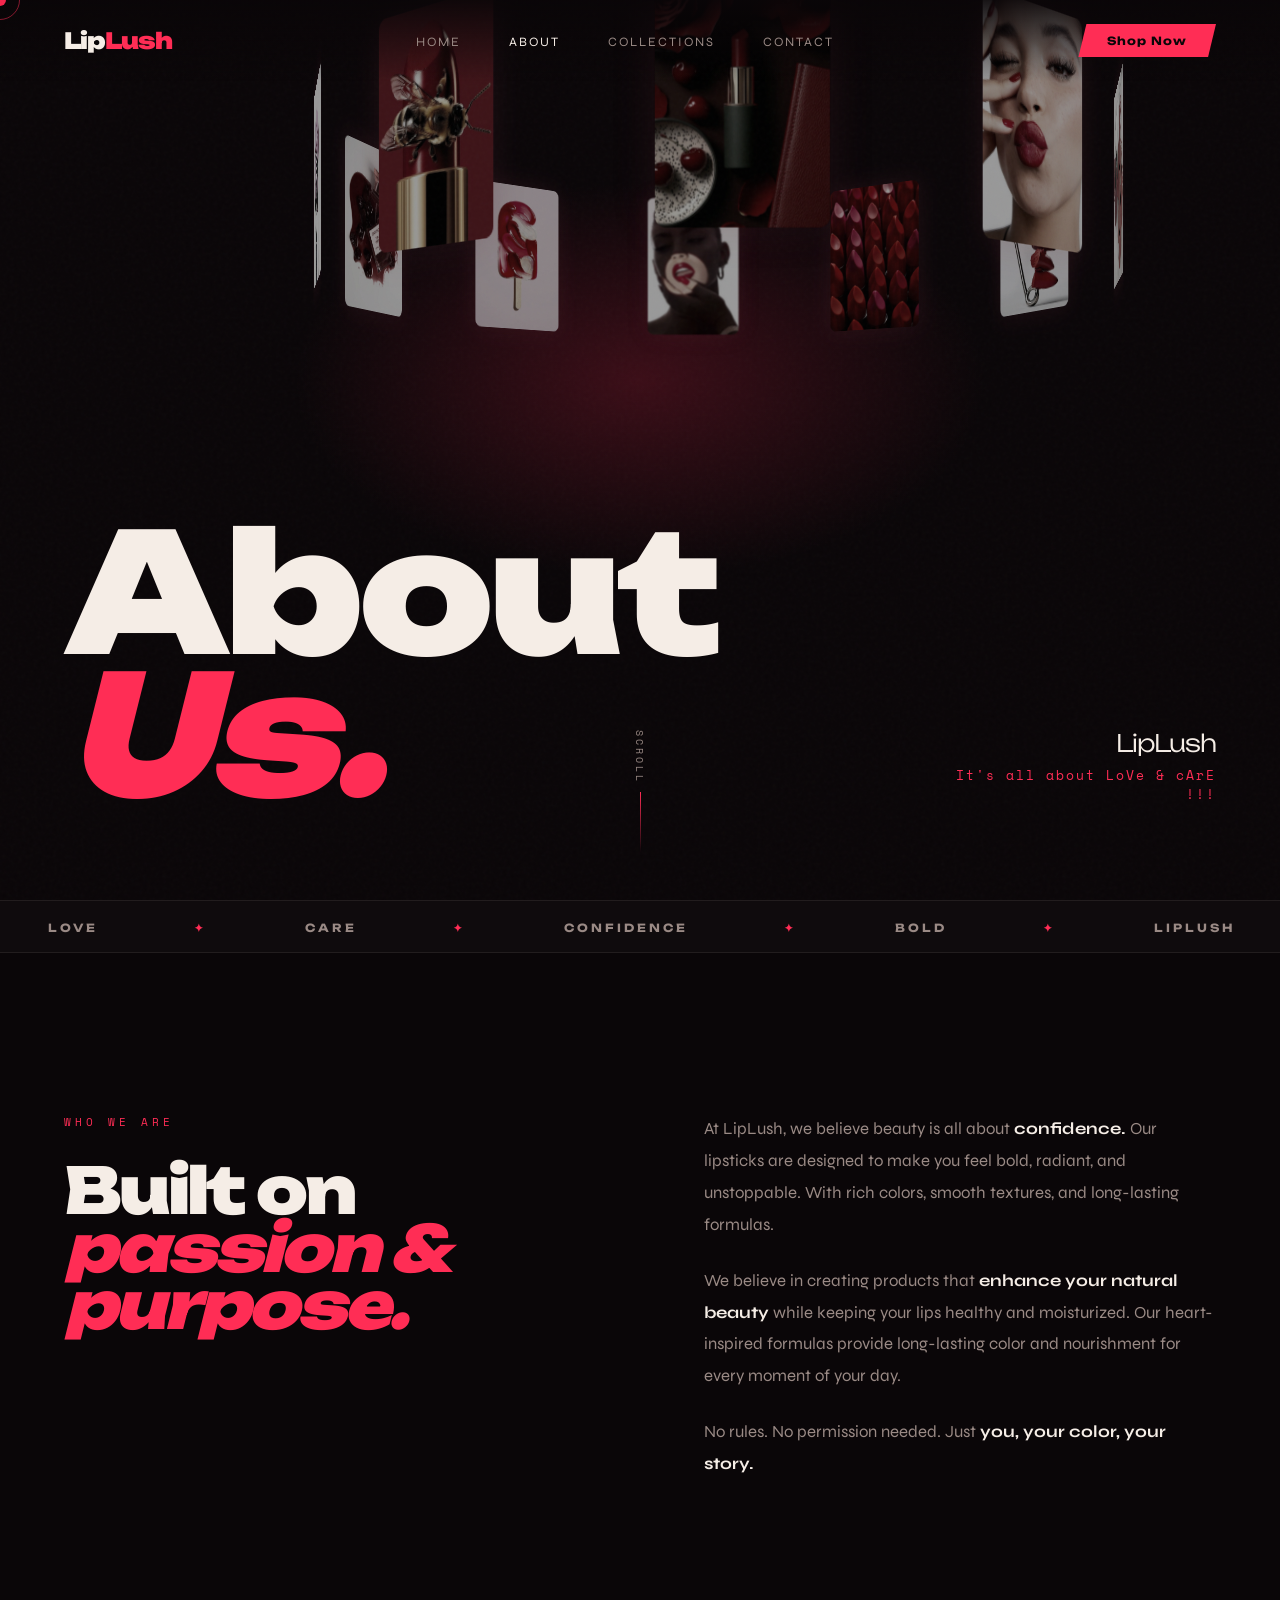
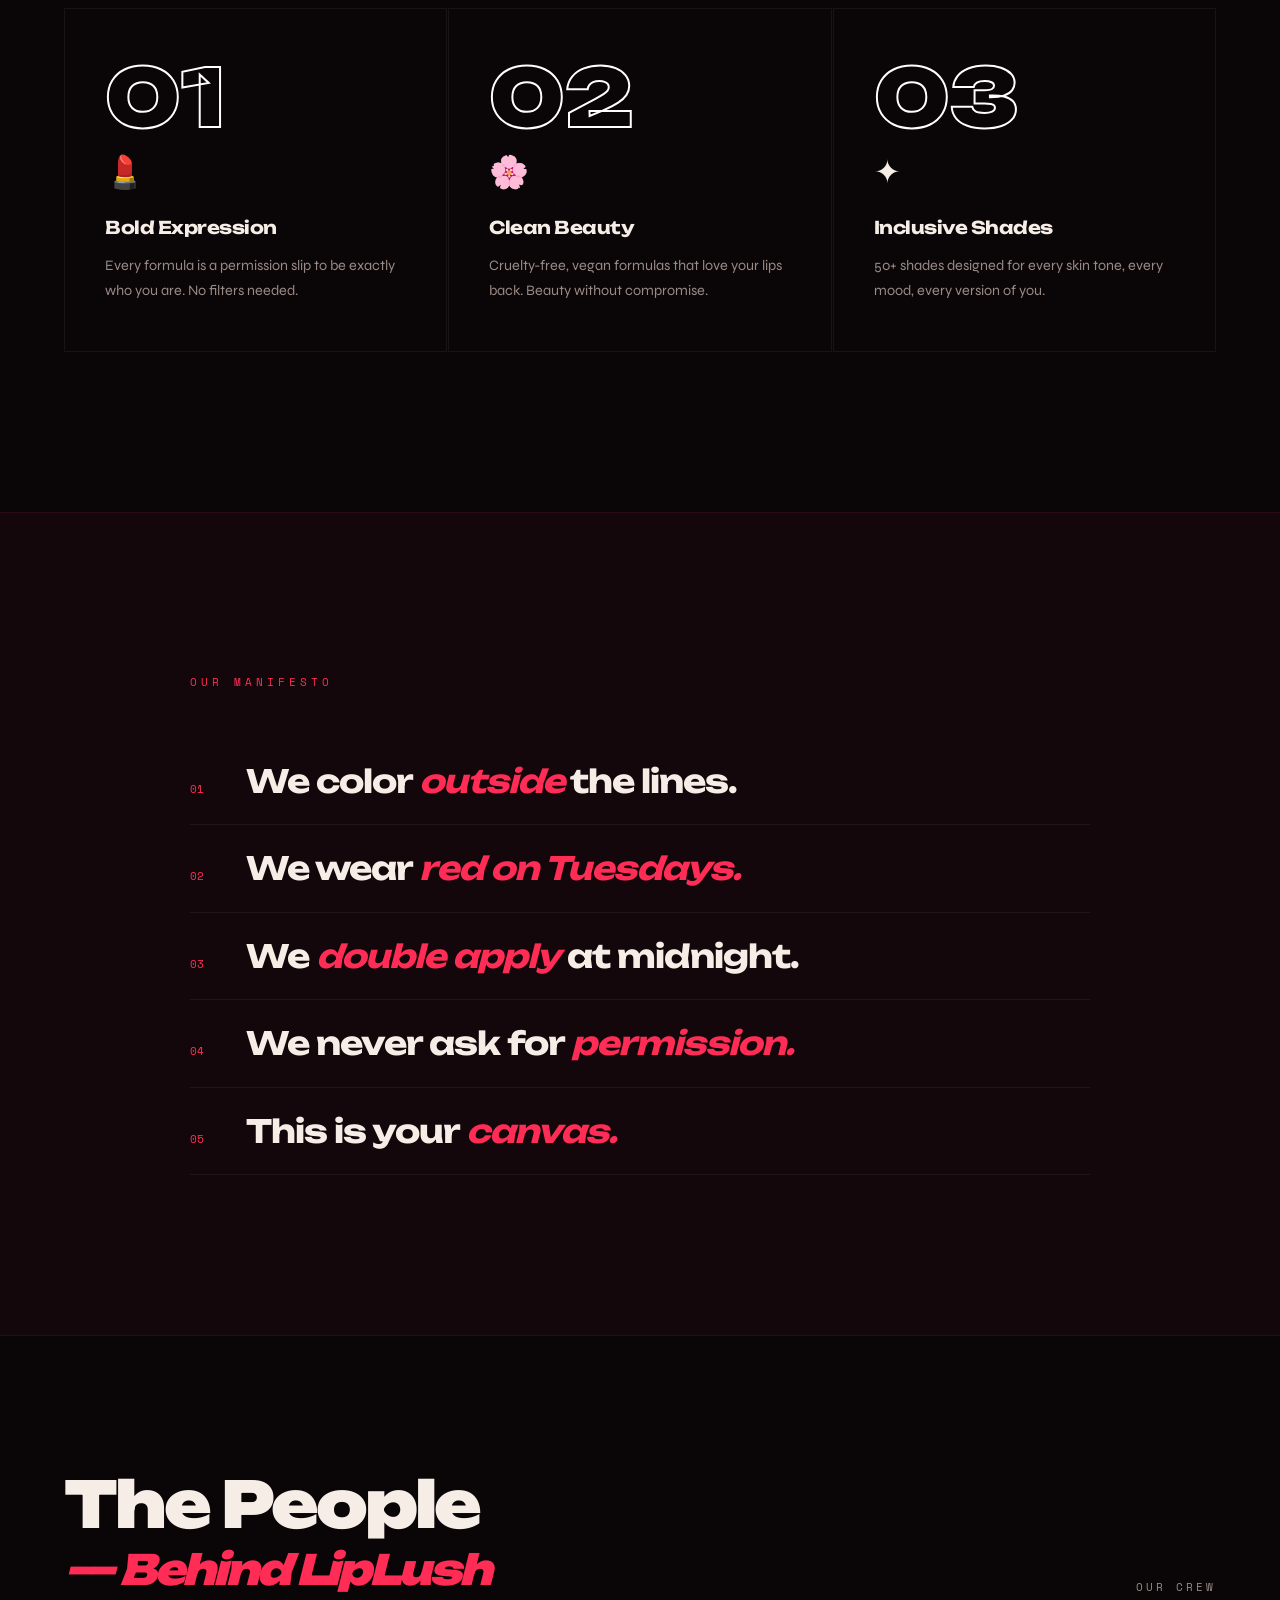
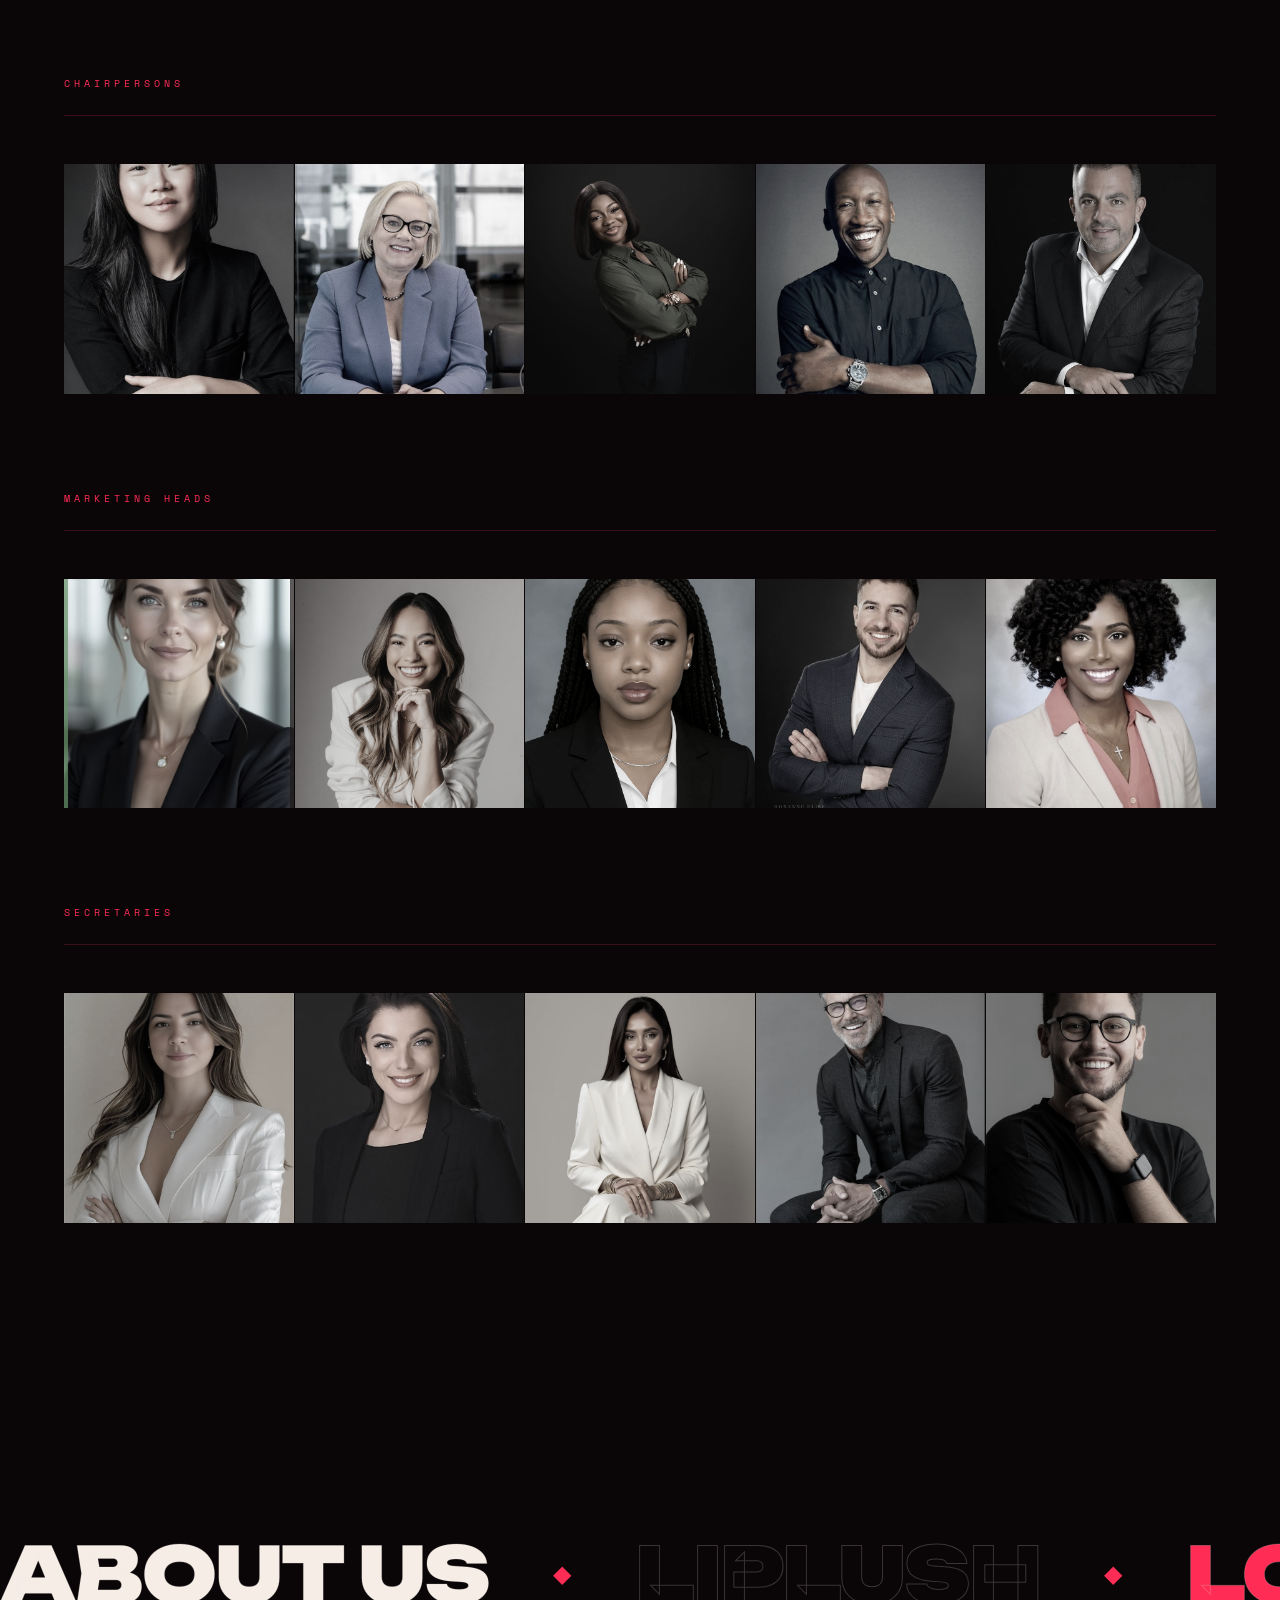
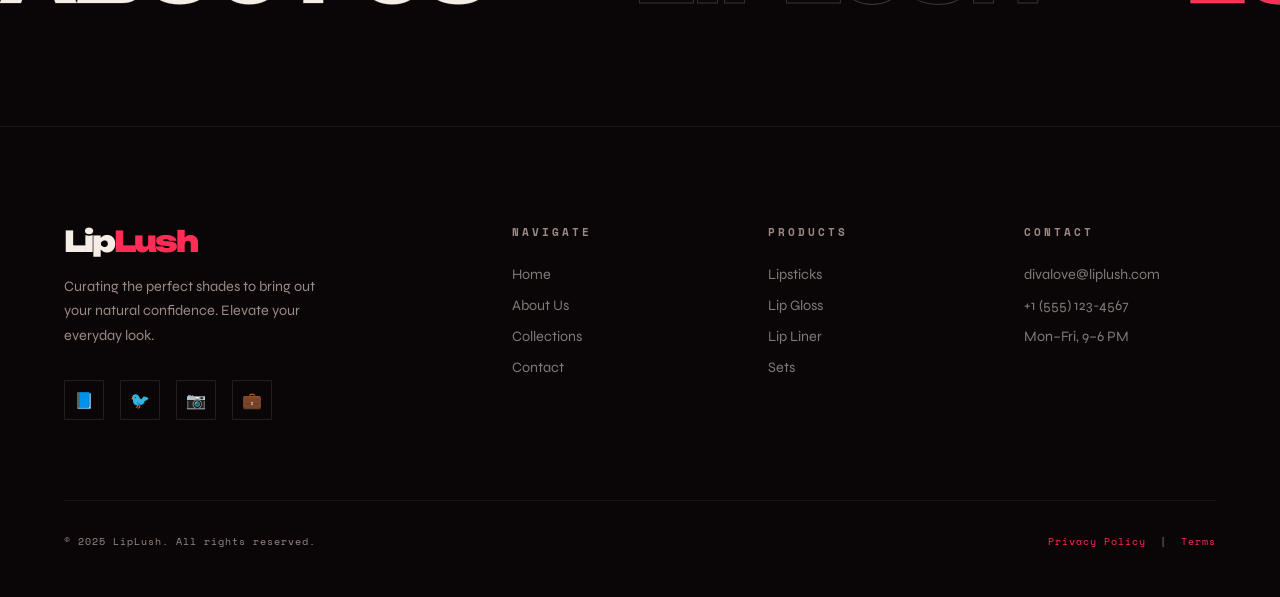
==== commit 92bad4d3: "changed number readiblity" ====
--- a/about.html
+++ b/about.html
@@ -246,7 +246,9 @@
       font-family: 'Unbounded', sans-serif;
       font-size: 5rem;
       font-weight: 900;
-      color: rgba(245,237,230,0.04);
+      color: transparent;          
+      -webkit-text-stroke: 2px white; 
+      text-stroke: 2px white;         
       line-height: 1;
       margin-bottom: 1rem;
     }
@@ -446,6 +448,22 @@
       footer{padding:4rem 1.5rem 2rem;}
       .footer-grid{grid-template-columns:1fr 1fr;gap:2rem;}
     }
+
+    /* Page load fade animation */
+  body {
+    animation: pageFade 0.8s ease;
+  }
+
+  @keyframes pageFade {
+    from { 
+      opacity: 0;
+      transform: translateY(20px);
+    }
+    to { 
+      opacity: 1;
+      transform: translateY(0);
+    }
+}
   </style>
 </head>
 <body>
@@ -471,16 +489,16 @@
     <!-- 3D Carousel -->
     <div class="carousel-bg">
       <div class="carousel-ring">
-        <div class="carousel-item" style="--pos:0"><img src="img1.jpeg" alt=""></div>
-        <div class="carousel-item" style="--pos:1"><img src="img2.jpeg" alt=""></div>
-        <div class="carousel-item" style="--pos:2"><img src="img3.jpeg" alt=""></div>
-        <div class="carousel-item" style="--pos:3"><img src="img4.jpeg" alt=""></div>
-        <div class="carousel-item" style="--pos:4"><img src="img5.jpeg" alt=""></div>
-        <div class="carousel-item" style="--pos:5"><img src="img6.jpeg" alt=""></div>
-        <div class="carousel-item" style="--pos:6"><img src="img7.jpeg" alt=""></div>
-        <div class="carousel-item" style="--pos:7"><img src="img8.jpeg" alt=""></div>
-        <div class="carousel-item" style="--pos:8"><img src="img9.jpeg" alt=""></div>
-        <div class="carousel-item" style="--pos:9"><img src="img10.jpeg" alt=""></div>
+        <div class="carousel-item" style="--pos:0"><img src="about/img1.jpeg" alt=""></div>
+        <div class="carousel-item" style="--pos:1"><img src="about/img2.jpeg" alt=""></div>
+        <div class="carousel-item" style="--pos:2"><img src="about/img3.jpeg" alt=""></div>
+        <div class="carousel-item" style="--pos:3"><img src="about/img4.jpeg" alt=""></div>
+        <div class="carousel-item" style="--pos:4"><img src="about/img5.jpeg" alt=""></div>
+        <div class="carousel-item" style="--pos:5"><img src="about/img6.jpeg" alt=""></div>
+        <div class="carousel-item" style="--pos:6"><img src="about/img7.jpeg" alt=""></div>
+        <div class="carousel-item" style="--pos:7"><img src="about/img8.jpeg" alt=""></div>
+        <div class="carousel-item" style="--pos:8"><img src="about/img9.jpeg" alt=""></div>
+        <div class="carousel-item" style="--pos:9"><img src="about/img10.jpeg" alt=""></div>
       </div>
     </div>
 
@@ -590,33 +608,33 @@
     <div class="role-section">
       <p class="role-label">Chairpersons</p>
       <div class="team-grid">
-        <div class="team-card"><img src="h1.jpeg" alt=""><div class="team-overlay"></div><div class="team-card-label">Chairperson</div></div>
-        <div class="team-card"><img src="h2.jpeg" alt=""><div class="team-overlay"></div><div class="team-card-label">Chairperson</div></div>
-        <div class="team-card"><img src="h3.jpeg" alt=""><div class="team-overlay"></div><div class="team-card-label">Chairperson</div></div>
-        <div class="team-card"><img src="h9.jpeg" alt=""><div class="team-overlay"></div><div class="team-card-label">Chairperson</div></div>
-        <div class="team-card"><img src="h14.jpeg" alt=""><div class="team-overlay"></div><div class="team-card-label">Chairperson</div></div>
+        <div class="team-card"><img src="team/h1.jpeg" alt=""><div class="team-overlay"></div><div class="team-card-label">Chairperson</div></div>
+        <div class="team-card"><img src="team/h2.jpeg" alt=""><div class="team-overlay"></div><div class="team-card-label">Chairperson</div></div>
+        <div class="team-card"><img src="team/h3.jpeg" alt=""><div class="team-overlay"></div><div class="team-card-label">Chairperson</div></div>
+        <div class="team-card"><img src="team/h9.jpeg" alt=""><div class="team-overlay"></div><div class="team-card-label">Chairperson</div></div>
+        <div class="team-card"><img src="team/h14.jpeg" alt=""><div class="team-overlay"></div><div class="team-card-label">Chairperson</div></div>
       </div>
     </div>
 
     <div class="role-section">
       <p class="role-label">Marketing Heads</p>
       <div class="team-grid">
-        <div class="team-card"><img src="h4.jpeg" alt=""><div class="team-overlay"></div><div class="team-card-label">Marketing Head</div></div>
-        <div class="team-card"><img src="h5.jpeg" alt=""><div class="team-overlay"></div><div class="team-card-label">Marketing Head</div></div>
-        <div class="team-card"><img src="h6.jpeg" alt=""><div class="team-overlay"></div><div class="team-card-label">Marketing Head</div></div>
-        <div class="team-card"><img src="h15.jpeg" alt=""><div class="team-overlay"></div><div class="team-card-label">Marketing Head</div></div>
-        <div class="team-card"><img src="h12.jpeg" alt=""><div class="team-overlay"></div><div class="team-card-label">Marketing Head</div></div>
+        <div class="team-card"><img src="team/h4.jpeg" alt=""><div class="team-overlay"></div><div class="team-card-label">Marketing Head</div></div>
+        <div class="team-card"><img src="team/h5.jpeg" alt=""><div class="team-overlay"></div><div class="team-card-label">Marketing Head</div></div>
+        <div class="team-card"><img src="team/h6.jpeg" alt=""><div class="team-overlay"></div><div class="team-card-label">Marketing Head</div></div>
+        <div class="team-card"><img src="team/h15.jpeg" alt=""><div class="team-overlay"></div><div class="team-card-label">Marketing Head</div></div>
+        <div class="team-card"><img src="team/h12.jpeg" alt=""><div class="team-overlay"></div><div class="team-card-label">Marketing Head</div></div>
       </div>
     </div>
 
     <div class="role-section">
       <p class="role-label">Secretaries</p>
       <div class="team-grid">
-        <div class="team-card"><img src="h7.jpeg" alt=""><div class="team-overlay"></div><div class="team-card-label">Secretary</div></div>
-        <div class="team-card"><img src="h8.jpeg" alt=""><div class="team-overlay"></div><div class="team-card-label">Secretary</div></div>
-        <div class="team-card"><img src="h13.jpeg" alt=""><div class="team-overlay"></div><div class="team-card-label">Secretary</div></div>
-        <div class="team-card"><img src="h11.jpeg" alt=""><div class="team-overlay"></div><div class="team-card-label">Secretary</div></div>
-        <div class="team-card"><img src="h10.jpeg" alt=""><div class="team-overlay"></div><div class="team-card-label">Secretary</div></div>
+        <div class="team-card"><img src="team/h7.jpeg" alt=""><div class="team-overlay"></div><div class="team-card-label">Secretary</div></div>
+        <div class="team-card"><img src="team/h8.jpeg" alt=""><div class="team-overlay"></div><div class="team-card-label">Secretary</div></div>
+        <div class="team-card"><img src="team/h13.jpeg" alt=""><div class="team-overlay"></div><div class="team-card-label">Secretary</div></div>
+        <div class="team-card"><img src="team/h11.jpeg" alt=""><div class="team-overlay"></div><div class="team-card-label">Secretary</div></div>
+        <div class="team-card"><img src="team/h10.jpeg" alt=""><div class="team-overlay"></div><div class="team-card-label">Secretary</div></div>
       </div>
     </div>
   </section>
